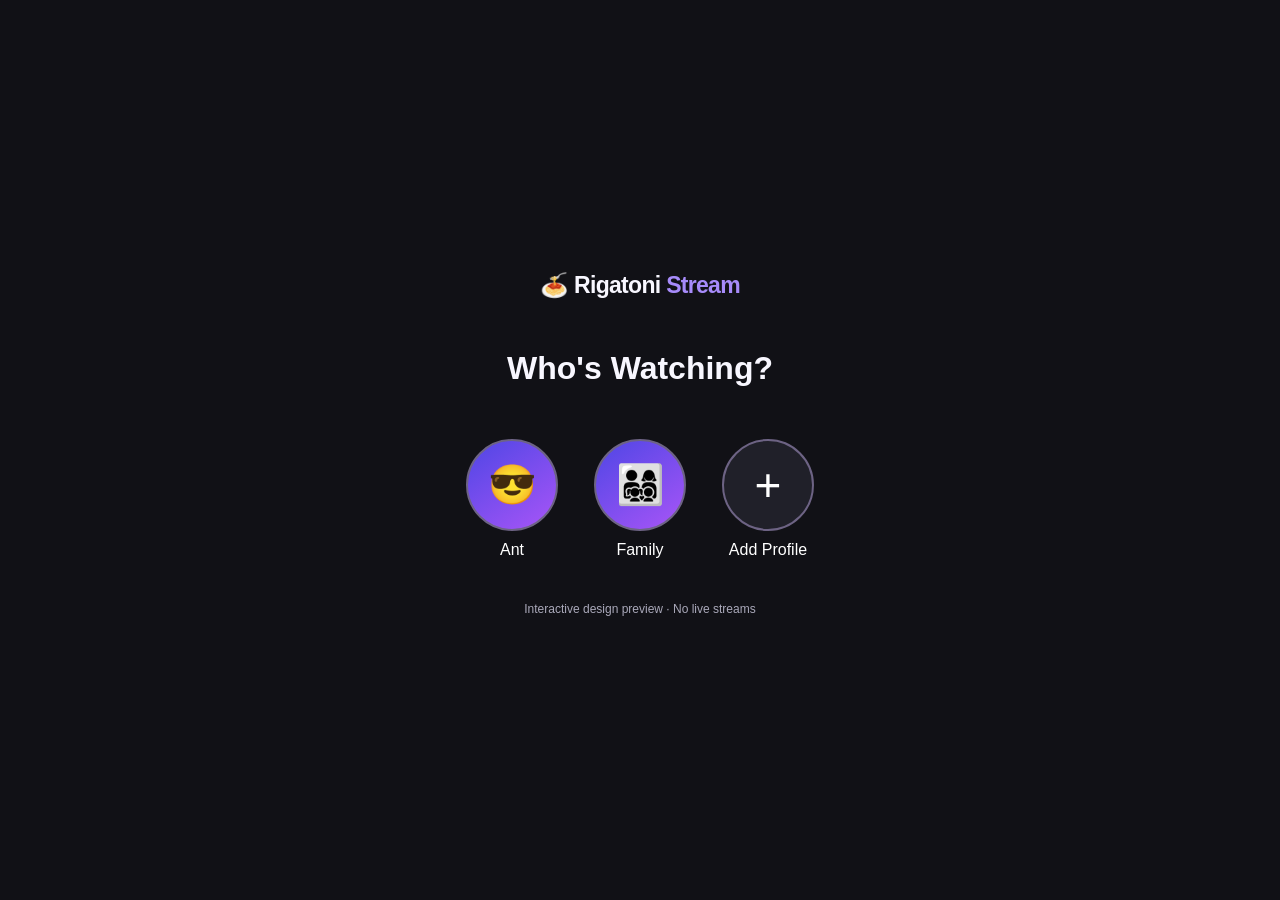
==== index.html @ c2f43eeb "Add Rigatoni Stream PWA prototype" ====
<!doctype html><html lang="en"><head><meta charset="utf-8"><meta name="viewport" content="width=device-width, initial-scale=1, viewport-fit=cover"><meta name="theme-color" content="#111116"><title>Rigatoni Stream</title><meta name="mobile-web-app-capable" content="yes"><meta name="apple-mobile-web-app-capable" content="yes"><meta name="apple-mobile-web-app-status-bar-style" content="black-translucent"><meta name="apple-mobile-web-app-title" content="Rigatoni"><link rel="manifest" href="manifest.webmanifest"><link rel="icon" href="icon.svg" type="image/svg+xml"><link rel="apple-touch-icon" href="icon-180.png"><style>
:root{font-family:-apple-system,BlinkMacSystemFont,'Segoe UI',sans-serif;color:#f8f7ff;background:#111116}*{box-sizing:border-box}body{margin:0}button,input{font:inherit}button{cursor:pointer}header{padding:22px 20px 12px;display:flex;justify-content:space-between;align-items:center}.brand{font-size:23px;font-weight:800;letter-spacing:-.7px}.brand span{color:#a78bfa}.muted{color:#aaa9ba}.small{font-size:12px}.profile-page{min-height:100dvh;display:flex;flex-direction:column;justify-content:center;align-items:center;gap:30px;padding:20px}.profiles{display:flex;gap:24px;flex-wrap:wrap;justify-content:center}.profile{background:none;border:0;color:white;display:flex;flex-direction:column;align-items:center;gap:10px}.avatar{height:92px;width:92px;border-radius:50%;display:grid;place-items:center;font-size:39px;background:linear-gradient(145deg,#4f46e5,#a855f7);border:2px solid #6d6384}.plus{background:#202029;font-size:46px}.shell{max-width:1050px;margin:auto;padding-bottom:90px}.tabs{position:fixed;bottom:0;left:0;right:0;background:#1c1b25ed;backdrop-filter:blur(16px);border-top:1px solid #34313f;display:flex;justify-content:space-around;padding:10px 4px max(12px,env(safe-area-inset-bottom));z-index:10}.tabs button{border:0;background:none;color:#aaa9ba;font-size:11px;display:flex;flex-direction:column;gap:4px;align-items:center}.tabs button.active{color:#c4b5fd}.tabs b{font-size:22px;font-weight:400}.hero{margin:10px 16px 25px;border-radius:20px;min-height:230px;padding:28px 22px;background:radial-gradient(circle at 85% 25%,#6e40a8,transparent 45%),linear-gradient(120deg,#27243c,#15151d);display:flex;flex-direction:column;justify-content:flex-end}.hero h1{font-size:32px;margin:0 0 8px}.cta{background:#a78bfa;color:#161020;border:0;padding:12px 18px;border-radius:12px;font-weight:750;width:max-content}.section{padding:0 16px;margin:26px 0}.section h2{font-size:21px}.cards{display:flex;gap:12px;overflow-x:auto;padding-bottom:8px}.tile{flex:0 0 145px;height:185px;border-radius:14px;border:1px solid #393548;background:linear-gradient(145deg,#323047,#1a1923);color:#f9f7ff;display:flex;flex-direction:column;justify-content:end;text-align:left;padding:14px;font-weight:750}.tile:nth-child(2n){background:linear-gradient(145deg,#293e50,#1a1923)}.tile:nth-child(3n){background:linear-gradient(145deg,#533044,#1a1923)}.tile .emoji{font-size:48px;margin:auto}.rowitem{display:flex;justify-content:space-between;align-items:center;padding:17px;background:#22212b;border:1px solid #34313f;border-radius:14px;margin:9px 16px;gap:10px}.rowitem button,.outline{background:#343044;border:1px solid #554b6c;border-radius:10px;color:white;padding:10px 13px}.search{margin:8px 16px 20px;width:calc(100% - 32px);padding:14px;border:1px solid #403b50;border-radius:12px;background:#24222d;color:white}.heading{margin:20px 16px}.tag{color:#c4b5fd;font-size:12px}.notice{margin:16px;padding:15px;background:#252132;border:1px solid #554b6c;border-radius:12px;font-size:13px;color:#c8c3d5}.pill{padding:9px 14px;border-radius:20px;border:1px solid #514963;background:#262330;color:white;margin:4px}.modal{position:fixed;inset:0;background:#0e0e14ee;z-index:20;display:grid;place-items:center;padding:20px}.panel{width:min(100%,440px);padding:25px;border-radius:20px;background:#22202c}.panel input{display:block;width:100%;margin:12px 0;padding:13px;background:#14131b;color:white;border:1px solid #4b465b;border-radius:10px}.hidden{display:none!important}</style></head><body><div id="app"></div><script>
const storeKey='rigatoni-demo-v1';let state=JSON.parse(localStorage.getItem(storeKey)||'null')||{profiles:['Ant','Family'],current:null,tab:'Home',favorites:[],recent:[]};let search='';let modal=null;const save=()=>localStorage.setItem(storeKey,JSON.stringify(state));const items=[{id:'1',name:'Cinema One',icon:'🎬',type:'Live TV',genre:'Entertainment'},{id:'2',name:'World News',icon:'🌎',type:'Live TV',genre:'News'},{id:'3',name:'Sports Central',icon:'🏟️',type:'Live TV',genre:'Sports'},{id:'4',name:'Midnight City',icon:'🌃',type:'Movies',genre:'Thriller'},{id:'5',name:'The Last Voyage',icon:'🚀',type:'Movies',genre:'Sci-Fi'},{id:'6',name:'Summer Roads',icon:'🌄',type:'Movies',genre:'Drama'},{id:'7',name:'The Detectives',icon:'🕵️',type:'Series',genre:'Mystery'},{id:'8',name:'Kitchen Stories',icon:'🍝',type:'Series',genre:'Comedy'},{id:'9',name:'Wild Planet',icon:'🐆',type:'Series',genre:'Documentary'}];const esc=s=>String(s).replace(/[&<>"']/g,c=>({'&':'&amp;','<':'&lt;','>':'&gt;','"':'&quot;',"'":'&#39;'}[c]));function go(t){state.tab=t;search='';save();render()}function choose(i){state.current=i;save();render()}function favorite(id){let f=state.favorites[state.current]||[];state.favorites[state.current]=f.includes(id)?f.filter(x=>x!==id):[...f,id];save();render()}function openItem(id){let it=items.find(x=>x.id===id);if(!it)return;state.recent[state.current]=[id,...(state.recent[state.current]||[]).filter(x=>x!==id)].slice(0,12);save();modal=id;render()}function closeModal(){modal=null;render()}function addProfile(){let n=prompt('Profile name (up to 20 characters)');if(n&&n.trim()){state.profiles.push(n.trim().slice(0,20));save();render()}}function cards(list){return '<div class="cards">'+list.map(i=>`<button class="tile" onclick="openItem('${i.id}')"><span class="emoji">${i.icon}</span><span>${esc(i.name)}</span><span class="muted small">${esc(i.genre)}</span></button>`).join('')+'</div>'}function section(title,list){return `<section class="section"><h2>${title}</h2>${cards(list)}</section>`}function content(){let t=state.tab;if(t==='Home')return `<div class="hero"><span class="tag">WELCOME BACK, ${esc(state.profiles[state.current]).toUpperCase()}</span><h1>Your world of entertainment.</h1><p class="muted">Live channels, movies and shows — all in one place.</p><button class="cta" onclick="go('Live TV')">Explore Live TV →</button></div>`+((state.recent[state.current]||[]).length?section('Continue Exploring',(state.recent[state.current]||[]).map(id=>items.find(x=>x.id===id)).filter(Boolean)):'')+section('Featured Movies',items.filter(x=>x.type==='Movies'))+section('Popular Series',items.filter(x=>x.type==='Series'))+section('Live Channels',items.filter(x=>x.type==='Live TV'));if(t==='Settings')return `<h1 class="heading">Settings</h1><div class="rowitem"><span>Current profile<br><small class="muted">${esc(state.profiles[state.current])}</small></span><button onclick="state.current=null;save();render()">Switch</button></div><div class="rowitem"><span>Playlist connections<br><small class="muted">Xtream Codes & M3U (coming in native app)</small></span><button onclick="alert('This is a design preview. IPTV credentials are not collected here.')">Info</button></div><div class="rowitem"><span>Appearance<br><small class="muted">Dark theme</small></span>🌙</div><div class="notice">Prototype only. No provider accounts, live streams, or copyrighted content are included.</div>`;let list=t==='Favorites'?items.filter(x=>(state.favorites[state.current]||[]).includes(x.id)):items.filter(x=>x.type===t);list=list.filter(x=>x.name.toLowerCase().includes(search.toLowerCase()));return `<h1 class="heading">${esc(t)}</h1><input class="search" placeholder="Search ${esc(t.toLowerCase())}..." value="${esc(search)}" oninput="search=this.value;document.getElementById('results').innerHTML=results()"><div id="results">${results(list)}</div>`}function results(list){let t=state.tab;list=list||((t==='Favorites'?items.filter(x=>(state.favorites[state.current]||[]).includes(x.id)):items.filter(x=>x.type===t)).filter(x=>x.name.toLowerCase().includes(search.toLowerCase())));return list.length?list.map(i=>`<div class="rowitem"><div><strong>${i.icon} ${esc(i.name)}</strong><br><small class="muted">${esc(i.genre)} · Demo</small></div><div style="display:flex;gap:6px"><button onclick="favorite('${i.id}')">${(state.favorites[state.current]||[]).includes(i.id)?'♥':'♡'}</button><button onclick="openItem('${i.id}')">View</button></div></div>`).join(''):'<p class="notice">Nothing here yet.</p>'}function render(){const app=document.getElementById('app');if(state.current===null){app.innerHTML=`<div class="profile-page"><div class="brand">🍝 Rigatoni <span>Stream</span></div><h1>Who's Watching?</h1><div class="profiles">${state.profiles.map((n,i)=>`<button class="profile" onclick="choose(${i})"><span class="avatar">${['😎','👨‍👩‍👧‍👦','🧑','👧','👦'][i%5]}</span>${esc(n)}</button>`).join('')}<button class="profile" onclick="addProfile()"><span class="avatar plus">+</span>Add Profile</button></div><p class="muted small">Interactive design preview · No live streams</p></div>`;return}const tabs=[['Home','⌂'],['Live TV','▣'],['Movies','▤'],['Series','▥'],['Favorites','♡'],['Settings','⚙']];app.innerHTML=`<div class="shell"><header><div class="brand">🍝 Rigatoni <span>Stream</span></div><button class="outline" onclick="state.current=null;save();render()">${esc(state.profiles[state.current])} ◉</button></header>${content()}</div><nav class="tabs">${tabs.map(([t,icon])=>`<button class="${state.tab===t?'active':''}" onclick="go('${t}')"><b>${icon}</b>${t}</button>`).join('')}</nav>${modal?`<div class="modal"><div class="panel"><button class="outline" onclick="closeModal()">← Back</button><h1>${esc(items.find(x=>x.id===modal).icon)} ${esc(items.find(x=>x.id===modal).name)}</h1><p class="muted">Demo title · Player integration coming soon.</p><button class="cta" onclick="favorite('${modal}');closeModal()">${(state.favorites[state.current]||[]).includes(modal)?'Remove Favorite':'♡ Add Favorite'}</button></div></div>`:''}`}render();
</script><script>if('serviceWorker' in navigator){window.addEventListener('load',()=>navigator.serviceWorker.register('sw.js').catch(()=>{}))}</script></body></html>
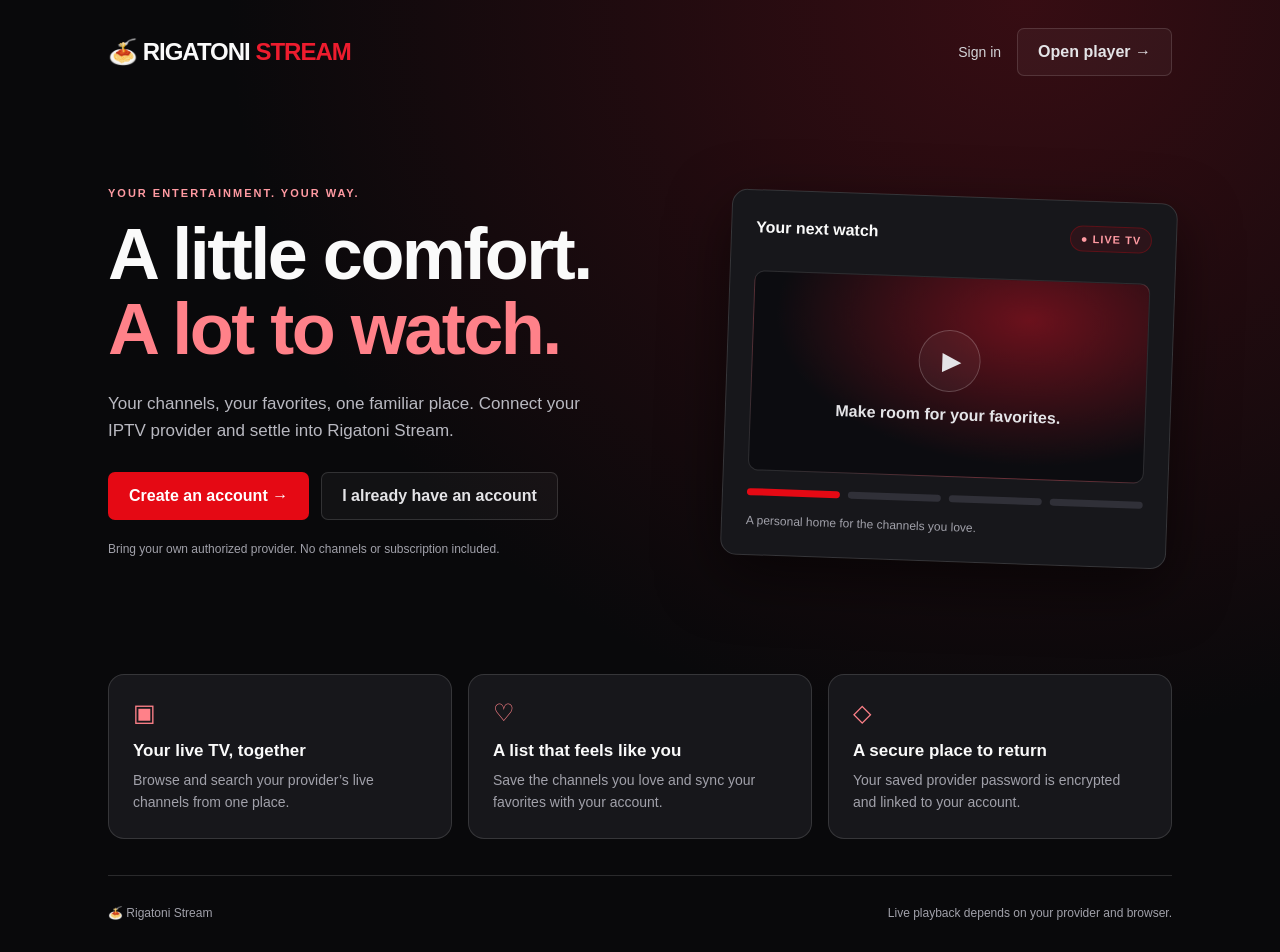
==== commit 04feb45e: "Unify the app theme and add account signup and email confirmation" ====
--- a/index.html
+++ b/index.html
@@ -1,4 +1,7 @@
-<!doctype html><html lang="en"><head><meta charset="utf-8"><meta name="viewport" content="width=device-width, initial-scale=1, viewport-fit=cover"><meta name="theme-color" content="#111116"><title>Rigatoni Stream</title><meta name="mobile-web-app-capable" content="yes"><meta name="apple-mobile-web-app-capable" content="yes"><meta name="apple-mobile-web-app-status-bar-style" content="black-translucent"><meta name="apple-mobile-web-app-title" content="Rigatoni"><link rel="manifest" href="manifest.webmanifest"><link rel="icon" href="icon.svg" type="image/svg+xml"><link rel="apple-touch-icon" href="icon-180.png"><style>
-:root{font-family:-apple-system,BlinkMacSystemFont,'Segoe UI',sans-serif;color:#f8f7ff;background:#111116}*{box-sizing:border-box}body{margin:0}button,input{font:inherit}button{cursor:pointer}header{padding:22px 20px 12px;display:flex;justify-content:space-between;align-items:center}.brand{font-size:23px;font-weight:800;letter-spacing:-.7px}.brand span{color:#a78bfa}.muted{color:#aaa9ba}.small{font-size:12px}.profile-page{min-height:100dvh;display:flex;flex-direction:column;justify-content:center;align-items:center;gap:30px;padding:20px}.profiles{display:flex;gap:24px;flex-wrap:wrap;justify-content:center}.profile{background:none;border:0;color:white;display:flex;flex-direction:column;align-items:center;gap:10px}.avatar{height:92px;width:92px;border-radius:50%;display:grid;place-items:center;font-size:39px;background:linear-gradient(145deg,#4f46e5,#a855f7);border:2px solid #6d6384}.plus{background:#202029;font-size:46px}.shell{max-width:1050px;margin:auto;padding-bottom:90px}.tabs{position:fixed;bottom:0;left:0;right:0;background:#1c1b25ed;backdrop-filter:blur(16px);border-top:1px solid #34313f;display:flex;justify-content:space-around;padding:10px 4px max(12px,env(safe-area-inset-bottom));z-index:10}.tabs button{border:0;background:none;color:#aaa9ba;font-size:11px;display:flex;flex-direction:column;gap:4px;align-items:center}.tabs button.active{color:#c4b5fd}.tabs b{font-size:22px;font-weight:400}.hero{margin:10px 16px 25px;border-radius:20px;min-height:230px;padding:28px 22px;background:radial-gradient(circle at 85% 25%,#6e40a8,transparent 45%),linear-gradient(120deg,#27243c,#15151d);display:flex;flex-direction:column;justify-content:flex-end}.hero h1{font-size:32px;margin:0 0 8px}.cta{background:#a78bfa;color:#161020;border:0;padding:12px 18px;border-radius:12px;font-weight:750;width:max-content}.section{padding:0 16px;margin:26px 0}.section h2{font-size:21px}.cards{display:flex;gap:12px;overflow-x:auto;padding-bottom:8px}.tile{flex:0 0 145px;height:185px;border-radius:14px;border:1px solid #393548;background:linear-gradient(145deg,#323047,#1a1923);color:#f9f7ff;display:flex;flex-direction:column;justify-content:end;text-align:left;padding:14px;font-weight:750}.tile:nth-child(2n){background:linear-gradient(145deg,#293e50,#1a1923)}.tile:nth-child(3n){background:linear-gradient(145deg,#533044,#1a1923)}.tile .emoji{font-size:48px;margin:auto}.rowitem{display:flex;justify-content:space-between;align-items:center;padding:17px;background:#22212b;border:1px solid #34313f;border-radius:14px;margin:9px 16px;gap:10px}.rowitem button,.outline{background:#343044;border:1px solid #554b6c;border-radius:10px;color:white;padding:10px 13px}.search{margin:8px 16px 20px;width:calc(100% - 32px);padding:14px;border:1px solid #403b50;border-radius:12px;background:#24222d;color:white}.heading{margin:20px 16px}.tag{color:#c4b5fd;font-size:12px}.notice{margin:16px;padding:15px;background:#252132;border:1px solid #554b6c;border-radius:12px;font-size:13px;color:#c8c3d5}.pill{padding:9px 14px;border-radius:20px;border:1px solid #514963;background:#262330;color:white;margin:4px}.modal{position:fixed;inset:0;background:#0e0e14ee;z-index:20;display:grid;place-items:center;padding:20px}.panel{width:min(100%,440px);padding:25px;border-radius:20px;background:#22202c}.panel input{display:block;width:100%;margin:12px 0;padding:13px;background:#14131b;color:white;border:1px solid #4b465b;border-radius:10px}.hidden{display:none!important}</style></head><body><div id="app"></div><script>
-const storeKey='rigatoni-demo-v1';let state=JSON.parse(localStorage.getItem(storeKey)||'null')||{profiles:['Ant','Family'],current:null,tab:'Home',favorites:[],recent:[]};let search='';let modal=null;const save=()=>localStorage.setItem(storeKey,JSON.stringify(state));const items=[{id:'1',name:'Cinema One',icon:'🎬',type:'Live TV',genre:'Entertainment'},{id:'2',name:'World News',icon:'🌎',type:'Live TV',genre:'News'},{id:'3',name:'Sports Central',icon:'🏟️',type:'Live TV',genre:'Sports'},{id:'4',name:'Midnight City',icon:'🌃',type:'Movies',genre:'Thriller'},{id:'5',name:'The Last Voyage',icon:'🚀',type:'Movies',genre:'Sci-Fi'},{id:'6',name:'Summer Roads',icon:'🌄',type:'Movies',genre:'Drama'},{id:'7',name:'The Detectives',icon:'🕵️',type:'Series',genre:'Mystery'},{id:'8',name:'Kitchen Stories',icon:'🍝',type:'Series',genre:'Comedy'},{id:'9',name:'Wild Planet',icon:'🐆',type:'Series',genre:'Documentary'}];const esc=s=>String(s).replace(/[&<>"']/g,c=>({'&':'&amp;','<':'&lt;','>':'&gt;','"':'&quot;',"'":'&#39;'}[c]));function go(t){state.tab=t;search='';save();render()}function choose(i){state.current=i;save();render()}function favorite(id){let f=state.favorites[state.current]||[];state.favorites[state.current]=f.includes(id)?f.filter(x=>x!==id):[...f,id];save();render()}function openItem(id){let it=items.find(x=>x.id===id);if(!it)return;state.recent[state.current]=[id,...(state.recent[state.current]||[]).filter(x=>x!==id)].slice(0,12);save();modal=id;render()}function closeModal(){modal=null;render()}function addProfile(){let n=prompt('Profile name (up to 20 characters)');if(n&&n.trim()){state.profiles.push(n.trim().slice(0,20));save();render()}}function cards(list){return '<div class="cards">'+list.map(i=>`<button class="tile" onclick="openItem('${i.id}')"><span class="emoji">${i.icon}</span><span>${esc(i.name)}</span><span class="muted small">${esc(i.genre)}</span></button>`).join('')+'</div>'}function section(title,list){return `<section class="section"><h2>${title}</h2>${cards(list)}</section>`}function content(){let t=state.tab;if(t==='Home')return `<div class="hero"><span class="tag">WELCOME BACK, ${esc(state.profiles[state.current]).toUpperCase()}</span><h1>Your world of entertainment.</h1><p class="muted">Live channels, movies and shows — all in one place.</p><button class="cta" onclick="go('Live TV')">Explore Live TV →</button></div>`+((state.recent[state.current]||[]).length?section('Continue Exploring',(state.recent[state.current]||[]).map(id=>items.find(x=>x.id===id)).filter(Boolean)):'')+section('Featured Movies',items.filter(x=>x.type==='Movies'))+section('Popular Series',items.filter(x=>x.type==='Series'))+section('Live Channels',items.filter(x=>x.type==='Live TV'));if(t==='Settings')return `<h1 class="heading">Settings</h1><div class="rowitem"><span>Current profile<br><small class="muted">${esc(state.profiles[state.current])}</small></span><button onclick="state.current=null;save();render()">Switch</button></div><div class="rowitem"><span>Playlist connections<br><small class="muted">Xtream Codes & M3U (coming in native app)</small></span><button onclick="alert('This is a design preview. IPTV credentials are not collected here.')">Info</button></div><div class="rowitem"><span>Appearance<br><small class="muted">Dark theme</small></span>🌙</div><div class="notice">Prototype only. No provider accounts, live streams, or copyrighted content are included.</div>`;let list=t==='Favorites'?items.filter(x=>(state.favorites[state.current]||[]).includes(x.id)):items.filter(x=>x.type===t);list=list.filter(x=>x.name.toLowerCase().includes(search.toLowerCase()));return `<h1 class="heading">${esc(t)}</h1><input class="search" placeholder="Search ${esc(t.toLowerCase())}..." value="${esc(search)}" oninput="search=this.value;document.getElementById('results').innerHTML=results()"><div id="results">${results(list)}</div>`}function results(list){let t=state.tab;list=list||((t==='Favorites'?items.filter(x=>(state.favorites[state.current]||[]).includes(x.id)):items.filter(x=>x.type===t)).filter(x=>x.name.toLowerCase().includes(search.toLowerCase())));return list.length?list.map(i=>`<div class="rowitem"><div><strong>${i.icon} ${esc(i.name)}</strong><br><small class="muted">${esc(i.genre)} · Demo</small></div><div style="display:flex;gap:6px"><button onclick="favorite('${i.id}')">${(state.favorites[state.current]||[]).includes(i.id)?'♥':'♡'}</button><button onclick="openItem('${i.id}')">View</button></div></div>`).join(''):'<p class="notice">Nothing here yet.</p>'}function render(){const app=document.getElementById('app');if(state.current===null){app.innerHTML=`<div class="profile-page"><div class="brand">🍝 Rigatoni <span>Stream</span></div><h1>Who's Watching?</h1><div class="profiles">${state.profiles.map((n,i)=>`<button class="profile" onclick="choose(${i})"><span class="avatar">${['😎','👨‍👩‍👧‍👦','🧑','👧','👦'][i%5]}</span>${esc(n)}</button>`).join('')}<button class="profile" onclick="addProfile()"><span class="avatar plus">+</span>Add Profile</button></div><p class="muted small">Interactive design preview · No live streams</p></div>`;return}const tabs=[['Home','⌂'],['Live TV','▣'],['Movies','▤'],['Series','▥'],['Favorites','♡'],['Settings','⚙']];app.innerHTML=`<div class="shell"><header><div class="brand">🍝 Rigatoni <span>Stream</span></div><button class="outline" onclick="state.current=null;save();render()">${esc(state.profiles[state.current])} ◉</button></header>${content()}</div><nav class="tabs">${tabs.map(([t,icon])=>`<button class="${state.tab===t?'active':''}" onclick="go('${t}')"><b>${icon}</b>${t}</button>`).join('')}</nav>${modal?`<div class="modal"><div class="panel"><button class="outline" onclick="closeModal()">← Back</button><h1>${esc(items.find(x=>x.id===modal).icon)} ${esc(items.find(x=>x.id===modal).name)}</h1><p class="muted">Demo title · Player integration coming soon.</p><button class="cta" onclick="favorite('${modal}');closeModal()">${(state.favorites[state.current]||[]).includes(modal)?'Remove Favorite':'♡ Add Favorite'}</button></div></div>`:''}`}render();
-</script><script>if('serviceWorker' in navigator){window.addEventListener('load',()=>navigator.serviceWorker.register('sw.js').catch(()=>{}))}</script></body></html>
+<!doctype html>
+<html lang="en"><head><meta charset="utf-8"><meta name="viewport" content="width=device-width,initial-scale=1,viewport-fit=cover"><meta name="theme-color" content="#09090b"><meta name="description" content="Your personal home for live TV. Connect your authorized IPTV provider and keep your favorites together."><title>Rigatoni Stream</title><meta name="mobile-web-app-capable" content="yes"><meta name="apple-mobile-web-app-capable" content="yes"><meta name="apple-mobile-web-app-status-bar-style" content="black-translucent"><meta name="apple-mobile-web-app-title" content="Rigatoni"><link rel="manifest" href="manifest.webmanifest"><link rel="icon" href="icon.svg" type="image/svg+xml"><link rel="apple-touch-icon" href="icon-180.png"><link rel="stylesheet" href="theme.css"></head>
+<body><div class="landing"><header class="landing-header"><a class="brand" href="./">🍝 RIGATONI <b>STREAM</b></a><nav class="landing-nav" aria-label="Account"><a href="./auth.html">Sign in</a><a class="button secondary" href="./xtream.html">Open player →</a></nav></header>
+<main><section class="landing-hero"><div><div class="eyebrow">YOUR ENTERTAINMENT. YOUR WAY.</div><h1>A little comfort.<br><span>A lot to watch.</span></h1><p class="landing-lead">Your channels, your favorites, one familiar place. Connect your IPTV provider and settle into Rigatoni Stream.</p><div class="landing-actions"><a class="button" href="./auth.html?mode=signup">Create an account →</a><a class="button secondary" href="./auth.html">I already have an account</a></div><p class="landing-small">Bring your own authorized provider. No channels or subscription included.</p></div>
+<div class="card preview-card" aria-label="Player illustration"><div class="preview-top"><strong>Your next watch</strong><span class="live-pill">● LIVE TV</span></div><div class="preview-screen"><span class="play-symbol" aria-hidden="true">▶</span><span>Make room for your favorites.</span></div><div class="preview-bars" aria-hidden="true"><span></span><span></span><span></span><span></span></div><p class="preview-caption">A personal home for the channels you love.</p></div></section>
+<section class="features" aria-label="What you can do"><article class="card feature"><span class="feature-icon" aria-hidden="true">▣</span><h2>Your live TV, together</h2><p>Browse and search your provider’s live channels from one place.</p></article><article class="card feature"><span class="feature-icon" aria-hidden="true">♡</span><h2>A list that feels like you</h2><p>Save the channels you love and sync your favorites with your account.</p></article><article class="card feature"><span class="feature-icon" aria-hidden="true">◇</span><h2>A secure place to return</h2><p>Your saved provider password is encrypted and linked to your account.</p></article></section></main>
+<footer class="landing-footer"><span>🍝 Rigatoni Stream</span><span>Live playback depends on your provider and browser.</span></footer></div><script>if('serviceWorker' in navigator)navigator.serviceWorker.register('./sw.js').catch(()=>{});</script></body></html>
--- a/theme.css
+++ b/theme.css
@@ -0,0 +1,6 @@
+:root{color-scheme:dark;--bg:#09090b;--fg:#fafafa;--muted:#a1a1aa;--red:#e50914;--panel:#17171b;--border:#ffffff22;--radius:16px;font-family:-apple-system,BlinkMacSystemFont,"Segoe UI",sans-serif}*{box-sizing:border-box}body{margin:0;background:radial-gradient(ellipse at 80% 0%,#6b111c77,transparent 55%),var(--bg);color:var(--fg);min-height:100dvh;font-size:16px}button,input{font:inherit}button{cursor:pointer}button:disabled{opacity:.6;cursor:wait}a{color:#ff8189}button:focus-visible,a:focus-visible,input:focus-visible{outline:2px solid #ff8189;outline-offset:4px}input{color:var(--fg);background:#0c0c10;border:1px solid #52525b;border-radius:7px;padding:14px;width:100%;min-width:0}input:focus{border-color:#ff8189}label{display:block;font-size:13px;color:#d4d4d8;margin:18px 0 7px}p{line-height:1.6}.muted{color:var(--muted)}.brand{font-weight:900;font-size:28px;letter-spacing:-1px;color:var(--fg);text-decoration:none;white-space:nowrap}.brand b{color:#ed1c2e}.eyebrow,.badge{color:#ff9aa2;font-size:11px;letter-spacing:2px;font-weight:800}.button{display:inline-flex;align-items:center;justify-content:center;gap:8px;border:1px solid transparent;border-radius:7px;background:var(--red);color:#fff;padding:14px 20px;font-weight:800;text-decoration:none;min-height:48px}.button.secondary{background:#ffffff0a;border-color:var(--border);color:#e4e4e7}.button:hover{filter:brightness(1.12)}.card{background:var(--panel);border:1px solid var(--border);border-radius:var(--radius);padding:28px;box-shadow:0 20px 60px #0008}.hidden{display:none!important}
+.account-page{display:grid;place-items:center;padding:32px 24px}.account-main{width:100%;max-width:430px}.account-main>.brand{display:block;text-align:center;margin:0 0 28px}.account-main h1{font-size:25px;letter-spacing:-.7px;margin:10px 0 9px}.account-main p{font-size:14px;color:var(--muted)}.account-main .button{width:100%;margin-top:20px}.account-main .links{display:flex;justify-content:space-between;gap:14px;margin-top:18px;flex-wrap:wrap}.text-button{width:auto;border:0;background:none;padding:0;color:#e4e4e7;font-size:13px;cursor:pointer;min-height:32px}.text-button:hover{color:#ff8189}.account-main .status{color:#e4e4e7;white-space:pre-wrap;overflow-wrap:anywhere;margin:16px 0 0}.account-main .status:empty{display:none}.account-main .status.error{color:#ff9aa2}.account-main .note{text-align:center;margin-top:22px;font-size:12px;color:#a1a1aa}.password-field{position:relative}.password-field input{padding-right:68px}.password-toggle{position:absolute;right:12px;top:50%;transform:translateY(-50%);border:0;background:none;color:#d4d4d8;font-size:12px;padding:8px 0;cursor:pointer}.password-hint{font-size:12px!important;margin:8px 0 0}.account-main .secondary{margin-top:10px}.back-link{display:block;text-align:center;font-size:13px;margin-top:20px}
+.landing{max-width:1120px;margin:auto;padding:0 28px 32px}.landing-header{display:flex;justify-content:space-between;align-items:center;gap:20px;padding:28px 0}.landing-header .brand{font-size:24px}.landing-nav{display:flex;gap:16px;align-items:center}.landing-nav>a:not(.button){color:#d4d4d8;text-decoration:none;font-size:14px}.landing-hero{display:grid;grid-template-columns:1.25fr 1fr;gap:60px;align-items:center;min-height:570px;padding:50px 0 70px}.landing h1{font-size:clamp(42px,6vw,72px);letter-spacing:-2.5px;line-height:1.05;margin:18px 0 22px}.landing h1 span{color:#ff8189}.landing-lead{color:#b9b9c1;max-width:490px;font-size:17px}.landing-actions{display:flex;gap:12px;flex-wrap:wrap;margin-top:28px}.landing-small{font-size:12px;color:var(--muted);margin-top:20px}.preview-card{transform:rotate(2deg);padding:24px}.preview-top{display:flex;align-items:center;justify-content:space-between;margin-bottom:30px}.live-pill{color:#ff9aa2;background:#e509141a;border:1px solid #e5091444;border-radius:99px;padding:6px 10px;font-size:11px;font-weight:800;letter-spacing:1px}.preview-screen{height:200px;border:1px solid var(--border);border-radius:10px;background:radial-gradient(ellipse at 70% 20%,#6b111c,transparent 65%),#0c0c10;display:flex;align-items:center;justify-content:center;flex-direction:column;gap:14px;color:#e4e4e7;font-weight:600}.play-symbol{height:62px;width:62px;border:1px solid #ffffff33;border-radius:50%;display:grid;place-items:center;background:#ffffff0b;font-size:23px;padding-left:3px}.preview-bars{display:flex;gap:8px;margin-top:18px}.preview-bars span{height:7px;border-radius:8px;background:#303038;flex:1}.preview-bars span:first-child{background:var(--red)}.preview-caption{font-size:12px;color:var(--muted);margin:16px 0 0}.features{display:grid;grid-template-columns:repeat(3,1fr);gap:16px}.feature{padding:24px;box-shadow:none}.feature h2{font-size:17px;margin:14px 0 8px}.feature p{font-size:14px;margin:0;color:var(--muted)}.feature-icon{color:#ff8189;font-size:24px}.landing-footer{display:flex;justify-content:space-between;gap:16px;color:var(--muted);font-size:12px;padding:30px 0 0;margin-top:36px;border-top:1px solid var(--border)}
+.player-page header{background:#09090bef;border-bottom:1px solid var(--border)}.player-page .brand{font-size:23px}.player-page .account,.player-page .btn{border-radius:7px;min-height:44px}.player-page .account{background:var(--panel);border-color:var(--border)}.player-page #login{width:calc(100% - 36px);max-width:530px;margin:48px auto;background:var(--panel);border:1px solid var(--border);border-radius:var(--radius);padding:28px;box-shadow:0 20px 60px #0008}.player-page #login h2{font-size:25px;letter-spacing:-.7px;margin:10px 0 9px}.player-page #login input{border-radius:7px;background:#0c0c10;border-color:#52525b;padding:14px}.player-page #login label{color:#d4d4d8}.player-page .hero{background:radial-gradient(ellipse at 80% 0%,#6b111c77,transparent 55%),#09090b}.player-page .tile{border-color:var(--border);border-radius:12px;background:linear-gradient(145deg,#25252b,var(--panel))}.player-page .searchbar{background:var(--panel);border-color:var(--border);border-radius:7px}.player-page .btn.ghost{background:#ffffff0a;border:1px solid var(--border)}.player-page .footnote{color:var(--muted)}.player-page #vault{border-top:1px solid var(--border);margin-top:20px;padding-top:18px}.player-page .account-links{display:flex;gap:8px;flex-wrap:wrap}.player-page .account-links a{text-decoration:none}.player-page #acctStatus{color:var(--muted);margin:0 0 10px}
+@media(max-width:700px){.landing{padding:0 20px 24px}.landing-header{padding:20px 0;flex-wrap:wrap}.landing-header .brand{font-size:19px}.landing-nav{gap:12px;white-space:nowrap}.landing-nav .button{padding:10px 12px;font-size:12px;min-height:40px}.landing-hero{grid-template-columns:1fr;gap:36px;min-height:0;padding:38px 0 40px}.landing h1{letter-spacing:-1.5px}.preview-card{transform:none}.preview-screen{height:160px}.features{grid-template-columns:1fr}.landing-footer{flex-direction:column}.account-page{padding:24px 18px}.card{padding:24px}.player-page .brand{font-size:20px}}
+@media(prefers-reduced-motion:reduce){html{scroll-behavior:auto!important}*,*:before,*:after{transition:none!important}}
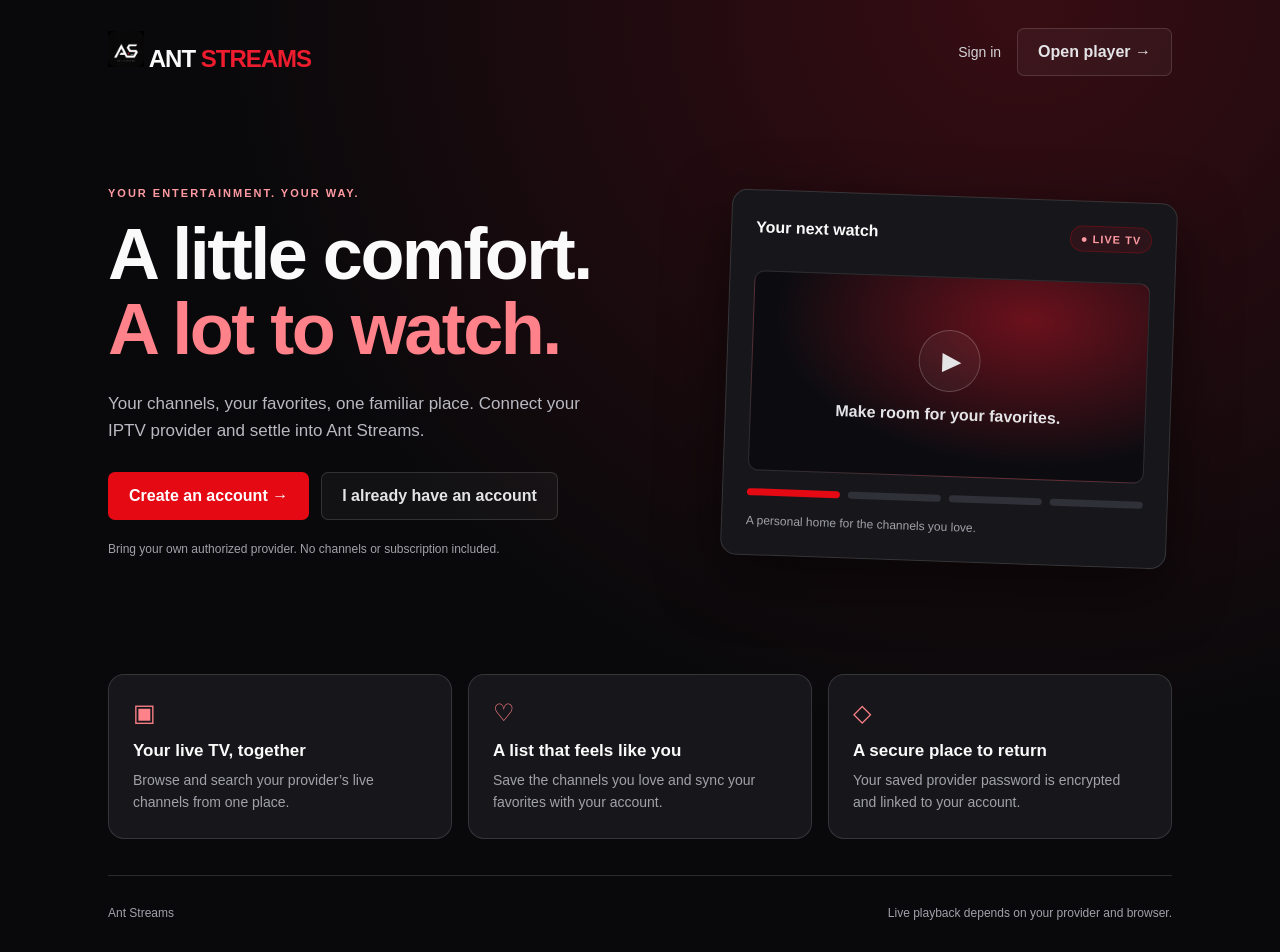
==== commit 9c33d45d: "Rebrand as Ant Streams and integrate Apple TV series, history and channel controls" ====
--- a/index.html
+++ b/index.html
@@ -1,7 +1,7 @@
 <!doctype html>
-<html lang="en"><head><meta charset="utf-8"><meta name="viewport" content="width=device-width,initial-scale=1,viewport-fit=cover"><meta name="theme-color" content="#09090b"><meta name="description" content="Your personal home for live TV. Connect your authorized IPTV provider and keep your favorites together."><title>Rigatoni Stream</title><meta name="mobile-web-app-capable" content="yes"><meta name="apple-mobile-web-app-capable" content="yes"><meta name="apple-mobile-web-app-status-bar-style" content="black-translucent"><meta name="apple-mobile-web-app-title" content="Rigatoni"><link rel="manifest" href="manifest.webmanifest"><link rel="icon" href="icon.svg" type="image/svg+xml"><link rel="apple-touch-icon" href="icon-180.png"><link rel="stylesheet" href="theme.css"></head>
-<body><div class="landing"><header class="landing-header"><a class="brand" href="./">🍝 RIGATONI <b>STREAM</b></a><nav class="landing-nav" aria-label="Account"><a href="./auth.html">Sign in</a><a class="button secondary" href="./xtream.html">Open player →</a></nav></header>
-<main><section class="landing-hero"><div><div class="eyebrow">YOUR ENTERTAINMENT. YOUR WAY.</div><h1>A little comfort.<br><span>A lot to watch.</span></h1><p class="landing-lead">Your channels, your favorites, one familiar place. Connect your IPTV provider and settle into Rigatoni Stream.</p><div class="landing-actions"><a class="button" href="./auth.html?mode=signup">Create an account →</a><a class="button secondary" href="./auth.html">I already have an account</a></div><p class="landing-small">Bring your own authorized provider. No channels or subscription included.</p></div>
+<html lang="en"><head><meta charset="utf-8"><meta name="viewport" content="width=device-width,initial-scale=1,viewport-fit=cover"><meta name="theme-color" content="#09090b"><meta name="description" content="Your personal home for live TV. Connect your authorized IPTV provider and keep your favorites together."><title>Ant Streams</title><meta name="mobile-web-app-capable" content="yes"><meta name="apple-mobile-web-app-capable" content="yes"><meta name="apple-mobile-web-app-status-bar-style" content="black-translucent"><meta name="apple-mobile-web-app-title" content="Ant Streams"><link rel="manifest" href="manifest.webmanifest"><link rel="icon" href="icon.svg" type="image/svg+xml"><link rel="apple-touch-icon" href="icon-180.png"><link rel="stylesheet" href="theme.css"></head>
+<body><div class="landing"><header class="landing-header"><a class="brand" href="./"><img src="icon-180.png" alt="" width="36" height="36"> ANT <b>STREAMS</b></a><nav class="landing-nav" aria-label="Account"><a href="./auth.html">Sign in</a><a class="button secondary" href="./xtream.html">Open player →</a></nav></header>
+<main><section class="landing-hero"><div><div class="eyebrow">YOUR ENTERTAINMENT. YOUR WAY.</div><h1>A little comfort.<br><span>A lot to watch.</span></h1><p class="landing-lead">Your channels, your favorites, one familiar place. Connect your IPTV provider and settle into Ant Streams.</p><div class="landing-actions"><a class="button" href="./auth.html?mode=signup">Create an account →</a><a class="button secondary" href="./auth.html">I already have an account</a></div><p class="landing-small">Bring your own authorized provider. No channels or subscription included.</p></div>
 <div class="card preview-card" aria-label="Player illustration"><div class="preview-top"><strong>Your next watch</strong><span class="live-pill">● LIVE TV</span></div><div class="preview-screen"><span class="play-symbol" aria-hidden="true">▶</span><span>Make room for your favorites.</span></div><div class="preview-bars" aria-hidden="true"><span></span><span></span><span></span><span></span></div><p class="preview-caption">A personal home for the channels you love.</p></div></section>
 <section class="features" aria-label="What you can do"><article class="card feature"><span class="feature-icon" aria-hidden="true">▣</span><h2>Your live TV, together</h2><p>Browse and search your provider’s live channels from one place.</p></article><article class="card feature"><span class="feature-icon" aria-hidden="true">♡</span><h2>A list that feels like you</h2><p>Save the channels you love and sync your favorites with your account.</p></article><article class="card feature"><span class="feature-icon" aria-hidden="true">◇</span><h2>A secure place to return</h2><p>Your saved provider password is encrypted and linked to your account.</p></article></section></main>
-<footer class="landing-footer"><span>🍝 Rigatoni Stream</span><span>Live playback depends on your provider and browser.</span></footer></div><script>if('serviceWorker' in navigator)navigator.serviceWorker.register('./sw.js').catch(()=>{});</script></body></html>
+<footer class="landing-footer"><span>Ant Streams</span><span>Live playback depends on your provider and browser.</span></footer></div><script>if('serviceWorker' in navigator)navigator.serviceWorker.register('./sw.js').catch(()=>{});</script></body></html>
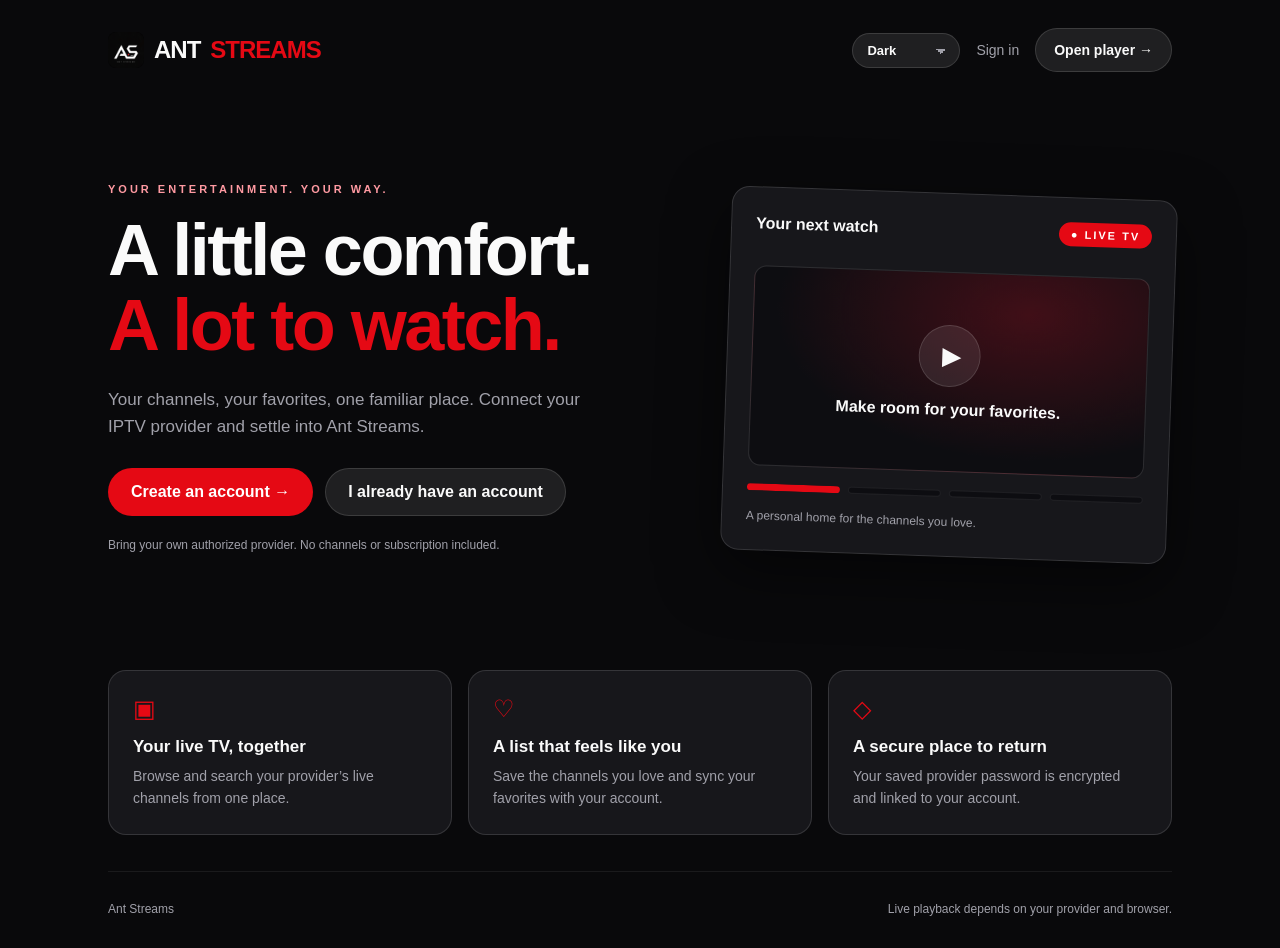
==== commit dc53947f: "web: rebuild PWA visual design around the native 4-theme system" ====
--- a/index.html
+++ b/index.html
@@ -1,7 +1,8 @@
 <!doctype html>
-<html lang="en"><head><meta charset="utf-8"><meta name="viewport" content="width=device-width,initial-scale=1,viewport-fit=cover"><meta name="theme-color" content="#09090b"><meta name="description" content="Your personal home for live TV. Connect your authorized IPTV provider and keep your favorites together."><title>Ant Streams</title><meta name="mobile-web-app-capable" content="yes"><meta name="apple-mobile-web-app-capable" content="yes"><meta name="apple-mobile-web-app-status-bar-style" content="black-translucent"><meta name="apple-mobile-web-app-title" content="Ant Streams"><link rel="manifest" href="manifest.webmanifest"><link rel="icon" href="icon.svg" type="image/svg+xml"><link rel="apple-touch-icon" href="icon-180.png"><link rel="stylesheet" href="theme.css"></head>
-<body><div class="landing"><header class="landing-header"><a class="brand" href="./"><img src="icon-180.png" alt="" width="36" height="36"> ANT <b>STREAMS</b></a><nav class="landing-nav" aria-label="Account"><a href="./auth.html">Sign in</a><a class="button secondary" href="./xtream.html">Open player →</a></nav></header>
+<html lang="en"><head><meta charset="utf-8"><meta name="viewport" content="width=device-width,initial-scale=1,viewport-fit=cover"><meta name="theme-color" content="#09090b"><meta name="description" content="Your personal home for live TV. Connect your authorized IPTV provider and keep your favorites together."><title>Ant Streams</title><meta name="mobile-web-app-capable" content="yes"><meta name="apple-mobile-web-app-capable" content="yes"><meta name="apple-mobile-web-app-status-bar-style" content="black-translucent"><meta name="apple-mobile-web-app-title" content="Ant Streams"><link rel="manifest" href="manifest.webmanifest"><link rel="icon" href="icon.svg" type="image/svg+xml"><link rel="apple-touch-icon" href="icon-180.png"><script>try{var _t=localStorage.getItem('ant-appearance');document.documentElement.setAttribute('data-theme',['dark','light','ghost','nebula'].indexOf(_t)>-1?_t:'dark')}catch(e){document.documentElement.setAttribute('data-theme','dark')}</script>
+<link rel="stylesheet" href="theme.css"></head>
+<body><div class="landing"><header class="landing-header"><a class="brand" href="./"><img src="icon-180.png" alt="" width="36" height="36"> ANT <b>STREAMS</b></a><nav class="landing-nav" aria-label="Account"><select id="themeSelect" class="theme-switch" aria-label="Theme"><option value="dark">Dark</option><option value="light">iOS Light</option><option value="ghost">Ghost</option><option value="nebula">Nebula</option></select><a href="./auth.html">Sign in</a><a class="button secondary" href="./xtream.html">Open player →</a></nav></header>
 <main><section class="landing-hero"><div><div class="eyebrow">YOUR ENTERTAINMENT. YOUR WAY.</div><h1>A little comfort.<br><span>A lot to watch.</span></h1><p class="landing-lead">Your channels, your favorites, one familiar place. Connect your IPTV provider and settle into Ant Streams.</p><div class="landing-actions"><a class="button" href="./auth.html?mode=signup">Create an account →</a><a class="button secondary" href="./auth.html">I already have an account</a></div><p class="landing-small">Bring your own authorized provider. No channels or subscription included.</p></div>
 <div class="card preview-card" aria-label="Player illustration"><div class="preview-top"><strong>Your next watch</strong><span class="live-pill">● LIVE TV</span></div><div class="preview-screen"><span class="play-symbol" aria-hidden="true">▶</span><span>Make room for your favorites.</span></div><div class="preview-bars" aria-hidden="true"><span></span><span></span><span></span><span></span></div><p class="preview-caption">A personal home for the channels you love.</p></div></section>
 <section class="features" aria-label="What you can do"><article class="card feature"><span class="feature-icon" aria-hidden="true">▣</span><h2>Your live TV, together</h2><p>Browse and search your provider’s live channels from one place.</p></article><article class="card feature"><span class="feature-icon" aria-hidden="true">♡</span><h2>A list that feels like you</h2><p>Save the channels you love and sync your favorites with your account.</p></article><article class="card feature"><span class="feature-icon" aria-hidden="true">◇</span><h2>A secure place to return</h2><p>Your saved provider password is encrypted and linked to your account.</p></article></section></main>
-<footer class="landing-footer"><span>Ant Streams</span><span>Live playback depends on your provider and browser.</span></footer></div><script>if('serviceWorker' in navigator)navigator.serviceWorker.register('./sw.js').catch(()=>{});</script></body></html>
+<footer class="landing-footer"><span>Ant Streams</span><span>Live playback depends on your provider and browser.</span></footer></div><script>(function(){try{var key='ant-appearance';var d=document.documentElement;var s=document.getElementById('themeSelect');if(!s)return;s.value=d.getAttribute('data-theme')||'dark';var m=document.querySelector('meta[name="theme-color"]');var b={dark:'#09090B',light:'#F2F2F7',ghost:'#0A0A0B',nebula:'#060609'};s.addEventListener('change',function(){var v=s.value;d.setAttribute('data-theme',v);if(m&&b[v])m.setAttribute('content',b[v]);try{localStorage.setItem(key,v)}catch(e){}})}catch(e){}})();</script><script>if('serviceWorker' in navigator)navigator.serviceWorker.register('./sw.js').catch(()=>{});</script></body></html>
--- a/theme.css
+++ b/theme.css
@@ -1,6 +1,377 @@
-:root{color-scheme:dark;--bg:#09090b;--fg:#fafafa;--muted:#a1a1aa;--red:#e50914;--panel:#17171b;--border:#ffffff22;--radius:16px;font-family:-apple-system,BlinkMacSystemFont,"Segoe UI",sans-serif}*{box-sizing:border-box}body{margin:0;background:radial-gradient(ellipse at 80% 0%,#6b111c77,transparent 55%),var(--bg);color:var(--fg);min-height:100dvh;font-size:16px}button,input{font:inherit}button{cursor:pointer}button:disabled{opacity:.6;cursor:wait}a{color:#ff8189}button:focus-visible,a:focus-visible,input:focus-visible{outline:2px solid #ff8189;outline-offset:4px}input{color:var(--fg);background:#0c0c10;border:1px solid #52525b;border-radius:7px;padding:14px;width:100%;min-width:0}input:focus{border-color:#ff8189}label{display:block;font-size:13px;color:#d4d4d8;margin:18px 0 7px}p{line-height:1.6}.muted{color:var(--muted)}.brand{font-weight:900;font-size:28px;letter-spacing:-1px;color:var(--fg);text-decoration:none;white-space:nowrap}.brand b{color:#ed1c2e}.eyebrow,.badge{color:#ff9aa2;font-size:11px;letter-spacing:2px;font-weight:800}.button{display:inline-flex;align-items:center;justify-content:center;gap:8px;border:1px solid transparent;border-radius:7px;background:var(--red);color:#fff;padding:14px 20px;font-weight:800;text-decoration:none;min-height:48px}.button.secondary{background:#ffffff0a;border-color:var(--border);color:#e4e4e7}.button:hover{filter:brightness(1.12)}.card{background:var(--panel);border:1px solid var(--border);border-radius:var(--radius);padding:28px;box-shadow:0 20px 60px #0008}.hidden{display:none!important}
-.account-page{display:grid;place-items:center;padding:32px 24px}.account-main{width:100%;max-width:430px}.account-main>.brand{display:block;text-align:center;margin:0 0 28px}.account-main h1{font-size:25px;letter-spacing:-.7px;margin:10px 0 9px}.account-main p{font-size:14px;color:var(--muted)}.account-main .button{width:100%;margin-top:20px}.account-main .links{display:flex;justify-content:space-between;gap:14px;margin-top:18px;flex-wrap:wrap}.text-button{width:auto;border:0;background:none;padding:0;color:#e4e4e7;font-size:13px;cursor:pointer;min-height:32px}.text-button:hover{color:#ff8189}.account-main .status{color:#e4e4e7;white-space:pre-wrap;overflow-wrap:anywhere;margin:16px 0 0}.account-main .status:empty{display:none}.account-main .status.error{color:#ff9aa2}.account-main .note{text-align:center;margin-top:22px;font-size:12px;color:#a1a1aa}.password-field{position:relative}.password-field input{padding-right:68px}.password-toggle{position:absolute;right:12px;top:50%;transform:translateY(-50%);border:0;background:none;color:#d4d4d8;font-size:12px;padding:8px 0;cursor:pointer}.password-hint{font-size:12px!important;margin:8px 0 0}.account-main .secondary{margin-top:10px}.back-link{display:block;text-align:center;font-size:13px;margin-top:20px}
-.landing{max-width:1120px;margin:auto;padding:0 28px 32px}.landing-header{display:flex;justify-content:space-between;align-items:center;gap:20px;padding:28px 0}.landing-header .brand{font-size:24px}.landing-nav{display:flex;gap:16px;align-items:center}.landing-nav>a:not(.button){color:#d4d4d8;text-decoration:none;font-size:14px}.landing-hero{display:grid;grid-template-columns:1.25fr 1fr;gap:60px;align-items:center;min-height:570px;padding:50px 0 70px}.landing h1{font-size:clamp(42px,6vw,72px);letter-spacing:-2.5px;line-height:1.05;margin:18px 0 22px}.landing h1 span{color:#ff8189}.landing-lead{color:#b9b9c1;max-width:490px;font-size:17px}.landing-actions{display:flex;gap:12px;flex-wrap:wrap;margin-top:28px}.landing-small{font-size:12px;color:var(--muted);margin-top:20px}.preview-card{transform:rotate(2deg);padding:24px}.preview-top{display:flex;align-items:center;justify-content:space-between;margin-bottom:30px}.live-pill{color:#ff9aa2;background:#e509141a;border:1px solid #e5091444;border-radius:99px;padding:6px 10px;font-size:11px;font-weight:800;letter-spacing:1px}.preview-screen{height:200px;border:1px solid var(--border);border-radius:10px;background:radial-gradient(ellipse at 70% 20%,#6b111c,transparent 65%),#0c0c10;display:flex;align-items:center;justify-content:center;flex-direction:column;gap:14px;color:#e4e4e7;font-weight:600}.play-symbol{height:62px;width:62px;border:1px solid #ffffff33;border-radius:50%;display:grid;place-items:center;background:#ffffff0b;font-size:23px;padding-left:3px}.preview-bars{display:flex;gap:8px;margin-top:18px}.preview-bars span{height:7px;border-radius:8px;background:#303038;flex:1}.preview-bars span:first-child{background:var(--red)}.preview-caption{font-size:12px;color:var(--muted);margin:16px 0 0}.features{display:grid;grid-template-columns:repeat(3,1fr);gap:16px}.feature{padding:24px;box-shadow:none}.feature h2{font-size:17px;margin:14px 0 8px}.feature p{font-size:14px;margin:0;color:var(--muted)}.feature-icon{color:#ff8189;font-size:24px}.landing-footer{display:flex;justify-content:space-between;gap:16px;color:var(--muted);font-size:12px;padding:30px 0 0;margin-top:36px;border-top:1px solid var(--border)}
-.player-page header{background:#09090bef;border-bottom:1px solid var(--border)}.player-page .brand{font-size:23px}.player-page .account,.player-page .btn{border-radius:7px;min-height:44px}.player-page .account{background:var(--panel);border-color:var(--border)}.player-page #login{width:calc(100% - 36px);max-width:530px;margin:48px auto;background:var(--panel);border:1px solid var(--border);border-radius:var(--radius);padding:28px;box-shadow:0 20px 60px #0008}.player-page #login h2{font-size:25px;letter-spacing:-.7px;margin:10px 0 9px}.player-page #login input{border-radius:7px;background:#0c0c10;border-color:#52525b;padding:14px}.player-page #login label{color:#d4d4d8}.player-page .hero{background:radial-gradient(ellipse at 80% 0%,#6b111c77,transparent 55%),#09090b}.player-page .tile{border-color:var(--border);border-radius:12px;background:linear-gradient(145deg,#25252b,var(--panel))}.player-page .searchbar{background:var(--panel);border-color:var(--border);border-radius:7px}.player-page .btn.ghost{background:#ffffff0a;border:1px solid var(--border)}.player-page .footnote{color:var(--muted)}.player-page #vault{border-top:1px solid var(--border);margin-top:20px;padding-top:18px}.player-page .account-links{display:flex;gap:8px;flex-wrap:wrap}.player-page .account-links a{text-decoration:none}.player-page #acctStatus{color:var(--muted);margin:0 0 10px}
-@media(max-width:700px){.landing{padding:0 20px 24px}.landing-header{padding:20px 0;flex-wrap:wrap}.landing-header .brand{font-size:19px}.landing-nav{gap:12px;white-space:nowrap}.landing-nav .button{padding:10px 12px;font-size:12px;min-height:40px}.landing-hero{grid-template-columns:1fr;gap:36px;min-height:0;padding:38px 0 40px}.landing h1{letter-spacing:-1.5px}.preview-card{transform:none}.preview-screen{height:160px}.features{grid-template-columns:1fr}.landing-footer{flex-direction:column}.account-page{padding:24px 18px}.card{padding:24px}.player-page .brand{font-size:20px}}
-@media(prefers-reduced-motion:reduce){html{scroll-behavior:auto!important}*,*:before,*:after{transition:none!important}}
+/* ============================================================
+   Ant Streams — web theme system
+   Mirrors the native app's AppAppearance themes (Dark, iOS Light,
+   Ghost, Nebula). Theme is set on <html data-theme="..."> by an
+   inline pre-paint snippet; localStorage key: ant-appearance.
+   Default (no JS / unknown value) is Dark.
+   ============================================================ */
+
+/* ---------- Tokens ---------- */
+:root{
+  color-scheme:dark;
+  --bg:#09090B; --panel:#17171B; --panel-2:#0D0D11; --input:#0C0C10;
+  --text:#FAFAFA; --muted:#A1A1AA; --faint:#71717A;
+  --accent:#E50914; --accent-ink:#FFFFFF;
+  --accent-soft:rgba(229,9,20,.14); --accent-line:rgba(229,9,20,.42);
+  --border:rgba(255,255,255,.13); --border-soft:rgba(255,255,255,.07);
+  --wash:rgba(255,255,255,.09);
+  --glow:rgba(127,17,31,.45); --hero-a:#282028;
+  --eyebrow:#FF9AA2; --focus:#FF8189;
+  --tile-a:#25252B; --tile-b:#131317;
+  --header-bg:rgba(9,9,11,.92);
+  --shadow:0 20px 60px rgba(0,0,0,.5);
+  --radius:18px;
+}
+html[data-theme="light"]{
+  color-scheme:light;
+  --bg:#F2F2F7; --panel:#FFFFFF; --panel-2:#EDEDF1; --input:#FFFFFF;
+  --text:#1C1C1E; --muted:#6B7280; --faint:#9AA0AE;
+  --accent:#E50914; --accent-ink:#FFFFFF;
+  --accent-soft:rgba(229,9,20,.10); --accent-line:rgba(229,9,20,.34);
+  --border:rgba(0,0,0,.14); --border-soft:rgba(0,0,0,.06);
+  --wash:rgba(0,0,0,.05);
+  --glow:rgba(229,9,20,.10); --hero-a:#E3E3EA;
+  --eyebrow:#B90A14; --focus:#E50914;
+  --tile-a:#FFFFFF; --tile-b:#EBEBF0;
+  --header-bg:rgba(242,242,247,.9);
+  --shadow:0 18px 44px rgba(28,28,30,.10);
+}
+html[data-theme="ghost"]{
+  color-scheme:dark;
+  --bg:#0A0A0B; --panel:#141416; --panel-2:#0C0C0E; --input:#0C0C0E;
+  --text:#FFFFFF; --muted:#A1A1AA; --faint:#6E6E76;
+  --accent:#FFFFFF; --accent-ink:#0A0A0B;
+  --accent-soft:rgba(255,255,255,.10); --accent-line:rgba(255,255,255,.34);
+  --border:rgba(255,255,255,.13); --border-soft:rgba(255,255,255,.07);
+  --wash:rgba(255,255,255,.09);
+  --glow:rgba(255,255,255,.07); --hero-a:#1C1C1F;
+  --eyebrow:#EDEDEF; --focus:#FFFFFF;
+  --tile-a:#1E1E22; --tile-b:#101013;
+  --header-bg:rgba(10,10,11,.92);
+  --shadow:0 20px 60px rgba(0,0,0,.55);
+}
+html[data-theme="nebula"]{
+  color-scheme:dark;
+  --bg:#060609; --panel:#0E0E14; --panel-2:#0A0A10; --input:#0A0A10;
+  --text:#EDEBF5; --muted:#8F8DA3; --faint:#5F5D75;
+  --accent:#A78BFA; --accent-ink:#14082E;
+  --accent-soft:rgba(167,139,250,.13); --accent-line:rgba(167,139,250,.40);
+  --border:rgba(255,255,255,.10); --border-soft:rgba(255,255,255,.06);
+  --wash:rgba(255,255,255,.08);
+  --glow:rgba(124,93,250,.16); --hero-a:#151522;
+  --eyebrow:#C9BFF5; --focus:#A78BFA;
+  --tile-a:#16161F; --tile-b:#0C0C12;
+  --header-bg:rgba(6,6,9,.92);
+  --shadow:0 20px 60px rgba(0,0,0,.6);
+}
+
+/* ---------- Base ---------- */
+*{box-sizing:border-box}
+html{scroll-behavior:smooth}
+body{
+  margin:0; background:var(--bg); color:var(--text);
+  font:16px -apple-system,BlinkMacSystemFont,"Segoe UI",sans-serif;
+  min-height:100dvh; -webkit-font-smoothing:antialiased;
+}
+button,input,select{font:inherit}
+button{cursor:pointer}
+button:disabled{opacity:.55; cursor:wait}
+a{color:var(--accent)}
+button:focus-visible,a:focus-visible,input:focus-visible,select:focus-visible{
+  outline:2px solid var(--focus); outline-offset:3px;
+}
+.hidden{display:none!important}
+.hide{display:none!important}
+.muted{color:var(--muted)}
+::selection{background:var(--accent-soft)}
+
+/* ---------- Brand / eyebrow / badges ---------- */
+.brand{
+  display:inline-flex; align-items:center; gap:10px;
+  font-weight:900; font-size:24px; letter-spacing:-1px;
+  color:var(--text); text-decoration:none; white-space:nowrap;
+}
+.brand img{border-radius:8px; display:block}
+.brand b{color:var(--accent); font-weight:900}
+.eyebrow{
+  font-size:11px; font-weight:800; letter-spacing:3px;
+  color:var(--eyebrow); text-transform:uppercase;
+}
+.badge{
+  display:inline-block; font-size:11px; font-weight:800; letter-spacing:3px;
+  color:var(--accent); text-transform:uppercase;
+  background:var(--accent-soft); border:1px solid var(--accent-line);
+  border-radius:999px; padding:7px 12px; margin-bottom:14px;
+}
+.live-pill,.live-badge{
+  display:inline-flex; align-items:center; gap:6px;
+  color:var(--accent-ink); background:var(--accent);
+  border-radius:999px; padding:6px 12px;
+  font-size:11px; font-weight:800; letter-spacing:2px;
+}
+
+/* ---------- Buttons (pill) ---------- */
+.button{
+  display:inline-flex; align-items:center; justify-content:center; gap:8px;
+  border:1px solid transparent; border-radius:999px;
+  background:var(--accent); color:var(--accent-ink);
+  padding:14px 22px; font-weight:800; text-decoration:none; min-height:48px;
+}
+.button.secondary{
+  background:var(--wash); border-color:var(--border); color:var(--text);
+}
+.button:hover{filter:brightness(1.08)}
+.btn{
+  border-radius:999px; padding:12px 20px; font-weight:750;
+  background:var(--panel-2); color:var(--text); border:1px solid var(--border);
+}
+.btn.red{background:var(--accent); color:var(--accent-ink); border-color:transparent}
+.btn.ghost{background:var(--wash); color:var(--text); border:1px solid var(--border)}
+.btn:hover{filter:brightness(1.08)}
+.text-button{
+  border:0; background:none; padding:6px 2px; color:var(--text);
+  font-size:13px; cursor:pointer; min-height:32px; width:auto;
+}
+.text-button:hover{color:var(--accent)}
+
+/* ---------- Cards ---------- */
+.card{
+  background:var(--panel); border:1px solid var(--border);
+  border-radius:var(--radius); padding:28px; box-shadow:var(--shadow);
+}
+
+/* ---------- Forms ---------- */
+label{display:block; font-size:13px; color:var(--muted); margin:16px 0 7px}
+input,select{
+  color:var(--text); background:var(--input);
+  border:1px solid var(--border); border-radius:12px;
+  padding:13px 14px; width:100%; min-width:0;
+}
+input:focus,select:focus{border-color:var(--focus)}
+input::placeholder{color:var(--faint)}
+.password-field{position:relative}
+.password-field input{padding-right:68px}
+.password-toggle{
+  position:absolute; right:12px; top:50%; transform:translateY(-50%);
+  border:0; background:none; color:var(--muted); font-size:12px;
+  padding:8px 0; cursor:pointer; width:auto;
+}
+.password-hint{font-size:12px!important; margin:8px 0 0}
+p{line-height:1.6}
+
+/* ---------- Theme switcher ---------- */
+.theme-switch{
+  width:auto; min-width:0; padding:9px 34px 9px 14px; border-radius:999px;
+  background-color:var(--wash); border:1px solid var(--border);
+  color:var(--text); font-size:13px; font-weight:700; cursor:pointer;
+  appearance:none; -webkit-appearance:none;
+  background-image:
+    linear-gradient(45deg,transparent 50%,var(--muted) 50%),
+    linear-gradient(135deg,var(--muted) 50%,transparent 50%);
+  background-position:calc(100% - 18px) 55%,calc(100% - 13px) 55%;
+  background-size:5px 5px; background-repeat:no-repeat;
+}
+.theme-switch option{color:#1C1C1E}
+
+/* ---------- Account pages (auth.html) ---------- */
+.account-page{display:grid; place-items:center; padding:32px 24px}
+.account-main{width:100%; max-width:430px}
+.account-main>.brand{display:flex; justify-content:center; margin:0 0 28px}
+.account-main h1{font-size:25px; letter-spacing:-.7px; margin:10px 0 9px}
+.account-main p{font-size:14px; color:var(--muted)}
+.account-main .button{width:100%; margin-top:20px}
+.account-main .links{display:flex; justify-content:space-between; gap:14px; margin-top:18px; flex-wrap:wrap}
+.account-main .status{color:var(--text); white-space:pre-wrap; overflow-wrap:anywhere; margin:16px 0 0}
+.account-main .status:empty{display:none}
+.account-main .status.error{color:var(--accent)}
+.account-main .note{text-align:center; margin-top:22px; font-size:12px; color:var(--muted)}
+.account-main .secondary{margin-top:10px}
+.back-link{display:block; text-align:center; font-size:13px; margin-top:20px}
+
+/* ---------- Landing (index.html) ---------- */
+.landing{max-width:1120px; margin:auto; padding:0 28px 32px}
+.landing-header{
+  display:flex; justify-content:space-between; align-items:center;
+  gap:20px; padding:28px 0;
+}
+.landing-nav{display:flex; gap:16px; align-items:center}
+.landing-nav>a:not(.button){color:var(--muted); text-decoration:none; font-size:14px}
+.landing-nav>a:not(.button):hover{color:var(--text)}
+.landing-nav .button{min-height:44px; padding:12px 18px; font-size:14px}
+.landing-hero{
+  display:grid; grid-template-columns:1.25fr 1fr; gap:60px; align-items:center;
+  min-height:570px; padding:50px 0 70px;
+}
+.landing h1{
+  font-size:clamp(42px,6vw,72px); letter-spacing:-2.5px; line-height:1.05;
+  margin:18px 0 22px;
+}
+.landing h1 span{color:var(--accent)}
+.landing-lead{color:var(--muted); max-width:490px; font-size:17px}
+.landing-actions{display:flex; gap:12px; flex-wrap:wrap; margin-top:28px}
+.landing-small{font-size:12px; color:var(--muted); margin-top:20px}
+.preview-card{transform:rotate(2deg); padding:24px}
+.preview-top{display:flex; align-items:center; justify-content:space-between; margin-bottom:30px}
+.preview-screen{
+  height:200px; border:1px solid var(--border); border-radius:12px;
+  background:radial-gradient(ellipse at 70% 20%,var(--glow),transparent 65%),var(--panel-2);
+  display:flex; align-items:center; justify-content:center;
+  flex-direction:column; gap:14px; color:var(--text); font-weight:600;
+}
+.play-symbol{
+  height:62px; width:62px; border:1px solid var(--border); border-radius:50%;
+  display:grid; place-items:center; background:var(--wash);
+  font-size:23px; padding-left:3px; color:var(--text);
+}
+.preview-bars{display:flex; gap:8px; margin-top:18px}
+.preview-bars span{height:7px; border-radius:8px; background:var(--panel-2); border:1px solid var(--border-soft); flex:1}
+.preview-bars span:first-child{background:var(--accent); border-color:transparent}
+.preview-caption{font-size:12px; color:var(--muted); margin:16px 0 0}
+.features{display:grid; grid-template-columns:repeat(3,1fr); gap:16px}
+.feature{padding:24px; box-shadow:none}
+.feature h2{font-size:17px; margin:14px 0 8px}
+.feature p{font-size:14px; margin:0; color:var(--muted)}
+.feature-icon{color:var(--accent); font-size:24px}
+.landing-footer{
+  display:flex; justify-content:space-between; gap:16px;
+  color:var(--muted); font-size:12px; padding:30px 0 0; margin-top:36px;
+  border-top:1px solid var(--border-soft);
+}
+
+/* ---------- Player (xtream.html) ---------- */
+.player-page header{
+  position:sticky; top:0; z-index:10;
+  background:var(--header-bg); backdrop-filter:blur(15px); -webkit-backdrop-filter:blur(15px);
+  display:flex; align-items:center; gap:20px;
+  padding:14px max(18px,4vw); border-bottom:1px solid var(--border-soft);
+}
+.player-page .brand{font-size:23px}
+.player-page nav{display:flex; gap:18px; overflow:auto; scrollbar-width:none}
+.player-page nav button{
+  background:none; border:0; color:var(--muted); padding:10px 2px;
+  white-space:nowrap; font-weight:600; border-bottom:2px solid transparent;
+}
+.player-page nav button:hover{color:var(--text)}
+.player-page nav button.active{color:var(--text); border-bottom-color:var(--accent)}
+.spacer{flex:1}
+.player-page .account{
+  background:var(--wash); border:1px solid var(--border);
+  color:var(--text); padding:9px 16px; border-radius:999px; font-weight:700;
+}
+.player-page main{max-width:1600px; margin:auto}
+.hero{
+  position:relative; min-height:300px; display:flex; align-items:flex-end;
+  padding:48px max(20px,5vw);
+  background:
+    radial-gradient(ellipse at 80% 15%,var(--glow),transparent 55%),
+    linear-gradient(125deg,var(--hero-a),var(--bg) 70%);
+}
+.hero:after{
+  content:""; position:absolute; inset:auto 0 0; height:90px;
+  background:linear-gradient(transparent,var(--bg)); pointer-events:none;
+}
+.hero-inner{position:relative; z-index:1; max-width:700px}
+.hero h1{font-size:clamp(35px,7vw,72px); line-height:1.02; letter-spacing:-2px; margin:10px 0}
+.hero p{font-size:16px; line-height:1.5; color:var(--muted); max-width:520px}
+.actions{display:flex; gap:10px; flex-wrap:wrap; margin-top:20px; align-items:center}
+.content{padding:0 max(18px,4vw) 100px}
+.rowhead{display:flex; align-items:center; justify-content:space-between; gap:12px; margin:27px 0 12px}
+.rowhead h2{font-size:21px; letter-spacing:-.5px; margin:0}
+.rowhead span{font-size:12px; color:var(--muted)}
+.rail{
+  display:flex; gap:14px; overflow-x:auto; padding:4px 2px 16px;
+  scroll-snap-type:x mandatory; scrollbar-color:var(--faint) transparent;
+}
+.tile{
+  position:relative; flex:0 0 165px; min-height:136px;
+  background:linear-gradient(145deg,var(--tile-a),var(--tile-b));
+  border:1px solid var(--border-soft); border-radius:var(--radius);
+  overflow:hidden; color:var(--text); text-align:left;
+  scroll-snap-align:start; padding:0;
+  transition:transform .18s ease, border-color .18s ease, box-shadow .18s ease;
+}
+.tile:hover{border-color:var(--accent-line); box-shadow:0 8px 28px rgba(0,0,0,.28)}
+.tile:active{transform:scale(.97)}
+.tile img{width:100%; height:90px; object-fit:contain; padding:12px}
+.tile .fallback{
+  height:90px; display:grid; place-items:center;
+  font-size:35px; color:var(--faint); font-weight:900;
+}
+.tile .name{
+  display:block; padding:10px 12px 13px; font-size:13px; font-weight:650;
+  white-space:nowrap; overflow:hidden; text-overflow:ellipsis;
+}
+.tile .fav{
+  position:absolute; top:8px; right:8px; border:0; border-radius:50%;
+  background:rgba(0,0,0,.65); color:#fff; font-size:18px;
+  width:32px; height:32px; display:grid; place-items:center; padding:0;
+}
+.tile .fav.saved{color:#FF3D50}
+.searchbar{
+  width:100%; padding:14px 18px; background:var(--panel);
+  border:1px solid var(--border); border-radius:999px; color:var(--text); margin:14px 0;
+}
+.empty{color:var(--muted); padding:30px 0}
+#login{
+  width:calc(100% - 36px); max-width:530px; margin:48px auto;
+  background:var(--panel); border:1px solid var(--border);
+  border-radius:var(--radius); padding:28px; box-shadow:var(--shadow);
+}
+#login h2{font-size:25px; letter-spacing:-.7px; margin:10px 0 9px}
+#login p{font-size:14px; color:var(--muted)}
+#login .btn{margin-top:8px}
+#status{color:var(--text); overflow-wrap:anywhere; white-space:pre-wrap; margin-top:14px}
+#vault{border-top:1px solid var(--border-soft); margin-top:20px; padding-top:18px}
+#acctStatus{color:var(--muted); margin:0 0 12px; font-size:14px}
+.account-links{display:flex; gap:8px; flex-wrap:wrap}
+.account-links a{text-decoration:none}
+.footnote{font-size:12px; color:var(--faint); margin:50px 0}
+#count{color:var(--muted); font-size:13px}
+#movieCategory{
+  width:100%; padding:12px 14px; background:var(--input); color:var(--text);
+  border:1px solid var(--border); border-radius:12px; margin-bottom:12px;
+}
+
+/* ---------- Watch overlay (always a dark video surface) ---------- */
+#watch{position:fixed; inset:0; z-index:30; background:#050505; display:flex; flex-direction:column}
+#watchbar{padding:14px 20px; display:flex; align-items:center; gap:12px; color:#fff}
+#watchbar strong{flex:1; overflow:hidden; text-overflow:ellipsis; white-space:nowrap; font-size:15px}
+#watchbar .btn{background:rgba(255,255,255,.12); border-color:rgba(255,255,255,.18); color:#fff}
+#watch video{width:100%; flex:1; min-height:0; background:#000}
+#watch small{padding:10px 20px; color:#aaa}
+#watch .btn{margin:0 20px 16px; background:rgba(255,255,255,.12); border-color:rgba(255,255,255,.18); color:#fff}
+
+/* ---------- Responsive ---------- */
+@media(min-width:800px){
+  .tile{flex-basis:210px; min-height:165px}
+  .tile img,.tile .fallback{height:115px}
+  .hero{min-height:420px}
+}
+@media(max-width:700px){
+  .landing{padding:0 20px 24px}
+  .landing-header{padding:20px 0; flex-wrap:wrap}
+  .landing-header .brand{font-size:19px}
+  .landing-nav{gap:12px; white-space:nowrap; flex-wrap:wrap}
+  .landing-nav .button{padding:10px 14px; font-size:12px; min-height:40px}
+  .landing-hero{grid-template-columns:1fr; gap:36px; min-height:0; padding:38px 0 40px}
+  .landing h1{letter-spacing:-1.5px}
+  .preview-card{transform:none}
+  .preview-screen{height:160px}
+  .features{grid-template-columns:1fr}
+  .landing-footer{flex-direction:column}
+  .account-page{padding:24px 18px}
+  .card{padding:24px}
+  .player-page .brand{font-size:20px}
+}
+@media(max-width:600px){
+  .player-page header{gap:12px; padding:12px 16px; flex-wrap:wrap}
+  .player-page nav{order:3; width:100%; gap:22px}
+  .hero{min-height:300px; padding:32px 20px}
+  .tile{flex-basis:145px}
+  .rowhead h2{font-size:19px}
+  .theme-switch{padding:8px 30px 8px 12px; font-size:12px}
+}
+@media(prefers-reduced-motion:reduce){
+  html{scroll-behavior:auto!important}
+  *,*:before,*:after{transition:none!important}
+}
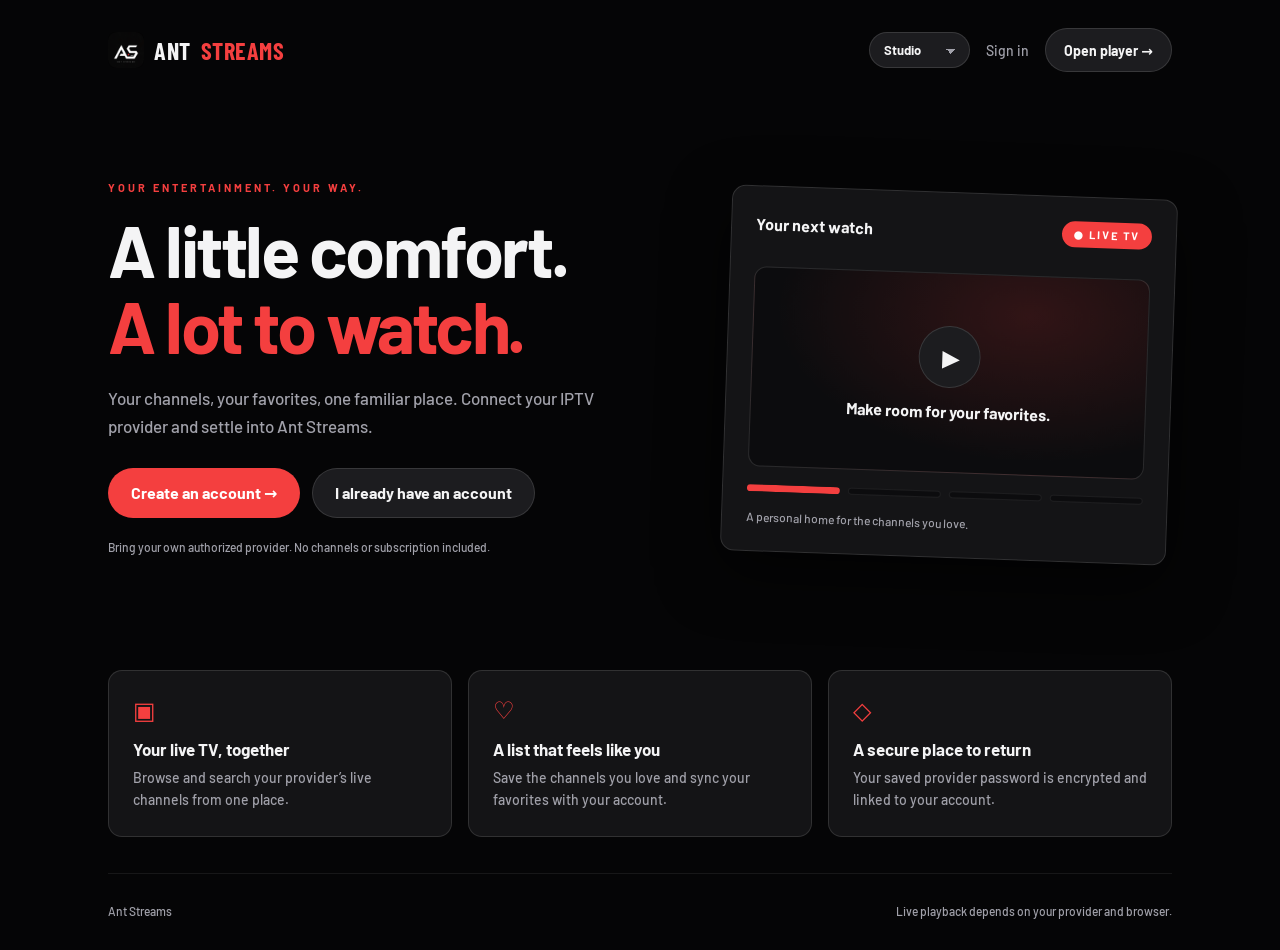
==== commit 48ce4afe: "web: Studio theme (Gigaplay-like dark tokens, self-hosted Barlow under OFL) as the new default; cach" ====
--- a/index.html
+++ b/index.html
@@ -1,8 +1,8 @@
 <!doctype html>
-<html lang="en"><head><meta charset="utf-8"><meta name="viewport" content="width=device-width,initial-scale=1,viewport-fit=cover"><meta name="theme-color" content="#09090b"><meta name="description" content="Your personal home for live TV. Connect your authorized IPTV provider and keep your favorites together."><title>Ant Streams</title><meta name="mobile-web-app-capable" content="yes"><meta name="apple-mobile-web-app-capable" content="yes"><meta name="apple-mobile-web-app-status-bar-style" content="black-translucent"><meta name="apple-mobile-web-app-title" content="Ant Streams"><link rel="manifest" href="manifest.webmanifest"><link rel="icon" href="icon.svg" type="image/svg+xml"><link rel="apple-touch-icon" href="icon-180.png"><script>try{var _t=localStorage.getItem('ant-appearance');document.documentElement.setAttribute('data-theme',['dark','light','ghost','nebula'].indexOf(_t)>-1?_t:'dark')}catch(e){document.documentElement.setAttribute('data-theme','dark')}</script>
+<html lang="en"><head><meta charset="utf-8"><meta name="viewport" content="width=device-width,initial-scale=1,viewport-fit=cover"><meta name="theme-color" content="#050506"><meta name="description" content="Your personal home for live TV. Connect your authorized IPTV provider and keep your favorites together."><title>Ant Streams</title><meta name="mobile-web-app-capable" content="yes"><meta name="apple-mobile-web-app-capable" content="yes"><meta name="apple-mobile-web-app-status-bar-style" content="black-translucent"><meta name="apple-mobile-web-app-title" content="Ant Streams"><link rel="manifest" href="manifest.webmanifest"><link rel="icon" href="icon.svg" type="image/svg+xml"><link rel="apple-touch-icon" href="icon-180.png"><script>try{var _t=localStorage.getItem('ant-appearance');document.documentElement.setAttribute('data-theme',['studio','dark','light','ghost','nebula'].indexOf(_t)>-1?_t:'studio')}catch(e){document.documentElement.setAttribute('data-theme','studio')}</script>
 <link rel="stylesheet" href="theme.css"></head>
-<body><div class="landing"><header class="landing-header"><a class="brand" href="./"><img src="icon-180.png" alt="" width="36" height="36"> ANT <b>STREAMS</b></a><nav class="landing-nav" aria-label="Account"><select id="themeSelect" class="theme-switch" aria-label="Theme"><option value="dark">Dark</option><option value="light">iOS Light</option><option value="ghost">Ghost</option><option value="nebula">Nebula</option></select><a href="./auth.html">Sign in</a><a class="button secondary" href="./xtream.html">Open player →</a></nav></header>
+<body><div class="landing"><header class="landing-header"><a class="brand" href="./"><img src="icon-180.png" alt="" width="36" height="36"> ANT <b>STREAMS</b></a><nav class="landing-nav" aria-label="Account"><select id="themeSelect" class="theme-switch" aria-label="Theme"><option value="studio">Studio</option><option value="dark">Dark</option><option value="light">iOS Light</option><option value="ghost">Ghost</option><option value="nebula">Nebula</option></select><a href="./auth.html">Sign in</a><a class="button secondary" href="./xtream.html">Open player →</a></nav></header>
 <main><section class="landing-hero"><div><div class="eyebrow">YOUR ENTERTAINMENT. YOUR WAY.</div><h1>A little comfort.<br><span>A lot to watch.</span></h1><p class="landing-lead">Your channels, your favorites, one familiar place. Connect your IPTV provider and settle into Ant Streams.</p><div class="landing-actions"><a class="button" href="./auth.html?mode=signup">Create an account →</a><a class="button secondary" href="./auth.html">I already have an account</a></div><p class="landing-small">Bring your own authorized provider. No channels or subscription included.</p></div>
 <div class="card preview-card" aria-label="Player illustration"><div class="preview-top"><strong>Your next watch</strong><span class="live-pill">● LIVE TV</span></div><div class="preview-screen"><span class="play-symbol" aria-hidden="true">▶</span><span>Make room for your favorites.</span></div><div class="preview-bars" aria-hidden="true"><span></span><span></span><span></span><span></span></div><p class="preview-caption">A personal home for the channels you love.</p></div></section>
 <section class="features" aria-label="What you can do"><article class="card feature"><span class="feature-icon" aria-hidden="true">▣</span><h2>Your live TV, together</h2><p>Browse and search your provider’s live channels from one place.</p></article><article class="card feature"><span class="feature-icon" aria-hidden="true">♡</span><h2>A list that feels like you</h2><p>Save the channels you love and sync your favorites with your account.</p></article><article class="card feature"><span class="feature-icon" aria-hidden="true">◇</span><h2>A secure place to return</h2><p>Your saved provider password is encrypted and linked to your account.</p></article></section></main>
-<footer class="landing-footer"><span>Ant Streams</span><span>Live playback depends on your provider and browser.</span></footer></div><script>(function(){try{var key='ant-appearance';var d=document.documentElement;var s=document.getElementById('themeSelect');if(!s)return;s.value=d.getAttribute('data-theme')||'dark';var m=document.querySelector('meta[name="theme-color"]');var b={dark:'#09090B',light:'#F2F2F7',ghost:'#0A0A0B',nebula:'#060609'};s.addEventListener('change',function(){var v=s.value;d.setAttribute('data-theme',v);if(m&&b[v])m.setAttribute('content',b[v]);try{localStorage.setItem(key,v)}catch(e){}})}catch(e){}})();</script><script>if('serviceWorker' in navigator)navigator.serviceWorker.register('./sw.js').catch(()=>{});</script></body></html>
+<footer class="landing-footer"><span>Ant Streams</span><span>Live playback depends on your provider and browser.</span></footer></div><script>(function(){try{var key='ant-appearance';var d=document.documentElement;var s=document.getElementById('themeSelect');if(!s)return;s.value=d.getAttribute('data-theme')||'studio';var m=document.querySelector('meta[name="theme-color"]');var b={studio:'#050506',dark:'#09090B',light:'#F2F2F7',ghost:'#0A0A0B',nebula:'#060609'};s.addEventListener('change',function(){var v=s.value;d.setAttribute('data-theme',v);if(m&&b[v])m.setAttribute('content',b[v]);try{localStorage.setItem(key,v)}catch(e){}})}catch(e){}})();</script><script>if('serviceWorker' in navigator)navigator.serviceWorker.register('./sw.js').catch(()=>{});</script></body></html>
--- a/theme.css
+++ b/theme.css
@@ -307,6 +307,15 @@
   width:32px; height:32px; display:grid; place-items:center; padding:0;
 }
 .tile .fav.saved{color:#FF3D50}
+.tile .dl{
+  position:absolute; top:8px; left:8px; border:0; border-radius:50%;
+  background:rgba(0,0,0,.65); color:#fff; font-size:16px;
+  width:32px; height:32px; display:grid; place-items:center; text-decoration:none;
+}
+.tile .versions{position:absolute;top:8px;left:8px;background:rgba(0,0,0,.65);color:#fff;font-size:11px;font-weight:800;letter-spacing:.5px;padding:4px 8px;border-radius:999px}
+.filterbar{display:flex;gap:10px;align-items:center;margin:18px 0 4px}
+.filterbar .us-only{display:inline-flex;align-items:center;gap:8px;margin:0;font-size:14px;color:var(--muted);cursor:pointer;min-height:36px}
+.filterbar .us-only input{width:auto;padding:0;accent-color:var(--accent)}
 .searchbar{
   width:100%; padding:14px 18px; background:var(--panel);
   border:1px solid var(--border); border-radius:999px; color:var(--text); margin:14px 0;
@@ -331,6 +340,27 @@
   width:100%; padding:12px 14px; background:var(--input); color:var(--text);
   border:1px solid var(--border); border-radius:12px; margin-bottom:12px;
 }
+
+/* ---------- Series detail ---------- */
+.detail-head{display:flex; gap:18px; margin:24px 0 8px; align-items:flex-start}
+.detail-head img{width:180px; max-width:40vw; border-radius:var(--radius); border:1px solid var(--border-soft); background:linear-gradient(145deg,var(--tile-a),var(--tile-b))}
+.detail-head .fallback{width:180px; max-width:40vw; height:240px; display:grid; place-items:center; font-size:40px; color:var(--faint); font-weight:900; border:1px solid var(--border-soft); border-radius:var(--radius); background:linear-gradient(145deg,var(--tile-a),var(--tile-b))}
+.detail-meta{flex:1; min-width:0}
+.detail-meta h2{font-size:24px; letter-spacing:-.5px; margin:0 0 6px}
+.detail-meta p{margin:8px 0; font-size:14px}
+.episode-list{display:grid; gap:8px; margin:16px 0}
+.episode-row{display:flex; align-items:center; gap:14px; width:100%; text-align:left; background:var(--panel); border:1px solid var(--border-soft); border-radius:12px; padding:10px 14px; color:var(--text); cursor:pointer}
+.episode-row:hover{border-color:var(--accent-line)}
+.episode-row img{width:86px; height:48px; object-fit:cover; border-radius:8px; flex-shrink:0}
+.episode-fallback{width:86px; height:48px; display:grid; place-items:center; flex-shrink:0; border-radius:8px; background:var(--wash); color:var(--faint); font-weight:900}
+.episode-title{flex:1; min-width:0; font-size:14px; font-weight:650; overflow:hidden; text-overflow:ellipsis; white-space:nowrap}
+.episode-row .dl{margin-left:auto; flex-shrink:0; color:var(--muted); font-size:18px; line-height:1; text-decoration:none; padding:6px}
+.episode-row .dl:hover{color:var(--text)}
+button.dl{cursor:pointer; background:none; border:0}
+.download-list{display:grid; gap:8px; margin:16px 0}
+.download-row{display:flex; align-items:center; gap:14px; background:var(--panel); border:1px solid var(--border-soft); border-radius:12px; padding:10px 14px}
+.download-name{flex:1; min-width:0; font-size:14px; font-weight:650; overflow:hidden; text-overflow:ellipsis; white-space:nowrap}
+.download-status{flex-shrink:0; font-size:13px; color:var(--muted); white-space:nowrap}
 
 /* ---------- Watch overlay (always a dark video surface) ---------- */
 #watch{position:fixed; inset:0; z-index:30; background:#050505; display:flex; flex-direction:column}
@@ -375,3 +405,164 @@
   html{scroll-behavior:auto!important}
   *,*:before,*:after{transition:none!important}
 }
+
+/* ---------- Saved providers manager ---------- */
+#providers{margin:18px 0 4px}
+#providers h3{margin:0 0 4px;font-size:15px;letter-spacing:-.2px}
+#providerList{display:grid;gap:8px;margin:10px 0}
+.provider-row{display:flex;align-items:center;gap:12px;padding:10px 12px;border:1px solid var(--border);border-radius:12px;background:var(--panel)}
+.provider-row.active{border-color:var(--accent)}
+.provider-info{flex:1;min-width:0}
+.provider-info strong{display:block;font-size:14px}
+.provider-info small{display:block;color:var(--muted);font-size:12px;overflow:hidden;text-overflow:ellipsis;white-space:nowrap}
+.provider-actions{display:flex;gap:8px;flex-shrink:0}
+.provider-actions .btn{min-height:36px;padding:8px 12px;font-size:13px}
+.auto-connect{display:inline-flex;align-items:center;gap:8px;margin:0;font-size:14px;color:var(--muted);cursor:pointer;min-height:44px}
+.auto-connect input{width:auto;padding:0;accent-color:var(--accent)}
+
+/* ============================================================
+   Studio — Gigaplay-style default theme (near-black, Barlow, one red accent)
+   Barlow is self-hosted from fonts/ under the SIL Open Font License (fonts/OFL.txt).
+   ============================================================ */
+@font-face{font-family:"Barlow";font-style:normal;font-weight:400;font-display:swap;src:url(fonts/barlow-latin-400-normal.woff2) format("woff2")}
+@font-face{font-family:"Barlow";font-style:normal;font-weight:500;font-display:swap;src:url(fonts/barlow-latin-500-normal.woff2) format("woff2")}
+@font-face{font-family:"Barlow";font-style:normal;font-weight:700 900;font-display:swap;src:url(fonts/barlow-latin-700-normal.woff2) format("woff2")}
+@font-face{font-family:"Barlow Condensed";font-style:normal;font-weight:700;font-display:swap;src:url(fonts/barlow-condensed-latin-700-normal.woff2) format("woff2")}
+html[data-theme="studio"]{
+  color-scheme:dark;
+  --bg:#050506; --panel:#141416; --panel-2:#0C0C0E; --input:#141416;
+  --text:#F4F4F5; --muted:#A1A1AA; --faint:#8E8E9A;
+  --accent:#F43F3F; --accent-ink:#FFFFFF;
+  --accent-soft:rgba(244,63,63,.14); --accent-line:rgba(244,63,63,.45);
+  --border:rgba(255,255,255,.12); --border-soft:rgba(255,255,255,.07);
+  --wash:#1C1C1F;
+  --glow:rgba(244,63,63,.16); --hero-a:#141416;
+  --eyebrow:#F43F3F; --focus:#F43F3F;
+  --tile-a:#1C1C1F; --tile-b:#141416;
+  --header-bg:rgba(5,5,6,.9);
+  --shadow:0 20px 60px rgba(0,0,0,.6);
+  --radius:14px;
+  --card-3:#26262A;
+}
+html[data-theme="studio"] body{font-family:"Barlow",ui-sans-serif,system-ui,-apple-system,"Segoe UI",sans-serif;font-weight:500;-webkit-font-smoothing:antialiased}
+html[data-theme="studio"] .brand{font-family:"Barlow Condensed","Barlow",sans-serif;letter-spacing:.5px}
+html[data-theme="studio"] h1,html[data-theme="studio"] h2,html[data-theme="studio"] strong{font-weight:700}
+html[data-theme="studio"] .hero h1{letter-spacing:-1px}
+html[data-theme="studio"] .btn{border-radius:12px;font-weight:700}
+html[data-theme="studio"] .tile{border-radius:14px;border-color:transparent;background:#141416}
+html[data-theme="studio"] .tile:hover{border-color:rgba(255,255,255,.18)}
+html[data-theme="studio"] .player-page nav button.active{border-bottom-color:var(--accent)}
+
+/* Hero: welcoming "Trending this week" with backdrop art */
+.hero.has-art{background:linear-gradient(90deg,var(--bg) 8%,rgba(5,5,6,.75) 45%,rgba(5,5,6,.2)),var(--hero-image) center/cover no-repeat,var(--bg);min-height:min(56vh,520px)}
+.welcome{color:var(--muted);margin:18px 0 0;font-size:15px}
+
+/* Shelves and poster cards */
+.shelf .rowhead h2{font-size:20px}
+.shelf-note{font-size:12px;color:var(--faint)}
+.poster-rail{gap:14px}
+.poster{position:relative;flex:0 0 158px;aspect-ratio:2/3;border:0;padding:0;border-radius:12px;overflow:hidden;background:var(--wash);color:var(--text);text-align:left;scroll-snap-align:start;transition:transform .18s ease}
+.poster:hover,.poster:focus-visible{transform:translateY(-3px)}
+.poster img{position:absolute;inset:0;width:100%;height:100%;object-fit:cover}
+.poster-fallback{position:absolute;inset:0;display:grid;place-items:center;font-size:56px;font-weight:700;color:var(--faint)}
+.poster-meta{position:absolute;inset:auto 0 0;padding:34px 10px 10px;background:linear-gradient(transparent,rgba(0,0,0,.88));display:flex;flex-direction:column;gap:2px}
+.poster-title{font-weight:700;font-size:14px;line-height:1.2;display:-webkit-box;-webkit-line-clamp:2;-webkit-box-orient:vertical;overflow:hidden}
+.poster-sub{font-size:12px;color:#c8c8cf}
+.poster-badge{position:absolute;top:8px;left:8px;background:var(--accent);color:#fff;font-size:11px;font-weight:700;padding:3px 7px;border-radius:6px}
+.continue{position:relative;flex:0 0 240px;height:136px;border:0;border-radius:12px;overflow:hidden;background:var(--wash);color:var(--text);text-align:left;padding:0}
+.continue img{position:absolute;inset:0;width:100%;height:100%;object-fit:cover;opacity:.55}
+.continue .name{position:absolute;left:12px;right:12px;bottom:30px;font-weight:700;font-size:15px;white-space:nowrap;overflow:hidden;text-overflow:ellipsis}
+.continue .left{position:absolute;left:12px;bottom:12px;font-size:12px;color:var(--muted)}
+.continue .progress{position:absolute;left:0;right:0;bottom:0;height:4px;background:rgba(255,255,255,.18)}
+.continue .progress:after{content:"";position:absolute;inset:0 auto 0 0;width:var(--p);background:var(--accent)}
+.chip-btn{margin:0!important;min-height:36px;padding:6px 14px}
+
+/* Category sheet */
+.sheet-shade{position:fixed;inset:0;z-index:40;background:rgba(0,0,0,.6);display:flex;justify-content:center;align-items:flex-end}
+.sheet{width:min(560px,100%);max-height:86vh;overflow:auto;background:var(--panel);border-radius:18px 18px 0 0;padding:18px 18px 28px;box-shadow:var(--shadow)}
+@media(min-width:800px){.sheet-shade{align-items:center}.sheet{border-radius:18px}}
+.sheet-head{display:flex;justify-content:space-between;align-items:center}
+.sheet-head h2{margin:0;font-size:22px}
+.sheet-head .btn{margin:0}
+.segmented{display:flex;background:var(--panel-2);border-radius:12px;padding:4px;margin:14px 0}
+.segmented button{flex:1;border:0;background:none;color:var(--muted);padding:9px;border-radius:9px;font-weight:700}
+.segmented button.active{background:var(--wash);color:var(--text)}
+.sheet-row{display:flex!important;justify-content:space-between;align-items:center;gap:12px;margin:0!important;padding:12px 4px;border-top:1px solid var(--border-soft);font-size:15px!important;color:var(--text)!important;cursor:pointer}
+.sheet-row select{width:auto;padding:8px 10px}
+.sheet-row input[type=checkbox]{width:auto;accent-color:var(--accent)}
+.switch{appearance:none;-webkit-appearance:none;width:46px!important;height:28px;border-radius:14px;background:var(--card-3,#3a3a40);position:relative;padding:0!important;border:0!important;flex:0 0 auto;transition:background .15s}
+.switch:after{content:"";position:absolute;top:3px;left:3px;width:22px;height:22px;border-radius:50%;background:#fff;transition:transform .15s}
+.switch:checked{background:#34C759}.switch:checked:after{transform:translateX(18px)}
+.sheet-tools{display:flex;gap:8px;align-items:center;margin:10px 0}
+.sheet-tools .searchbar{margin:0;flex:1}
+.sheet-tools .btn{margin:0;white-space:nowrap}
+
+/* TV guide */
+.guide-bar{display:flex;flex-wrap:wrap;gap:10px;align-items:center;margin:18px 0 12px}
+.guide-bar select{width:auto;min-width:200px;padding:10px 12px}
+.guide-bar .btn{margin:0}
+.guide-count{color:var(--muted);font-size:14px}
+.guide{--chw:220px;position:relative;overflow:auto;border-radius:16px;background:#0C0C0E;max-height:calc(100vh - 210px)}
+.guide-head{display:flex;position:sticky;top:0;z-index:3;background:#0C0C0E;border-bottom:1px solid var(--border-soft)}
+.guide-corner{flex:0 0 var(--chw);position:sticky;left:0;background:#0C0C0E;z-index:4}
+.guide-times{position:relative;height:44px;flex:0 0 calc(var(--span)*var(--ppm))}
+.guide-times span{position:absolute;top:13px;padding-left:12px;font-size:13px;color:var(--muted)}
+.guide-body{position:relative;width:calc(var(--chw) + var(--span)*var(--ppm))}
+.guide-row{display:flex;height:68px;border-bottom:1px solid var(--border-soft)}
+.guide-ch{flex:0 0 var(--chw);position:sticky;left:0;z-index:2;display:flex;align-items:center;gap:12px;padding:0 14px;background:#0C0C0E;border:0;color:var(--text);text-align:left;border-right:1px solid var(--border-soft)}
+.guide-num{min-width:32px;height:28px;display:grid;place-items:center;border-radius:8px;background:#1C1C1F;font-weight:700;font-size:13px}
+.guide-name{font-weight:700;font-size:15px;white-space:nowrap;overflow:hidden;text-overflow:ellipsis}
+.guide-lane{position:relative;flex:1}
+.prog{position:absolute;top:6px;bottom:6px;border:0;border-radius:10px;background:#1C1C1F;color:var(--text);text-align:left;padding:8px 10px;overflow:hidden;display:flex;flex-direction:column;justify-content:center;gap:2px}
+.prog:hover,.prog:focus-visible{background:#26262A}
+.prog strong{font-size:14px;white-space:nowrap;overflow:hidden;text-overflow:ellipsis}
+.prog small{font-size:12px;color:var(--muted)}
+.prog-now{background:#202024}
+.prog-bar{position:absolute;left:0;bottom:0;height:3px;background:var(--accent);border-radius:0 2px 2px 0}
+.prog-empty{background:#141416}.prog-loading{background:#111113;color:var(--faint);font-size:13px}
+.now-line{position:absolute;top:0;bottom:0;width:2px;background:var(--accent);z-index:1;pointer-events:none}
+.now-pill{position:sticky;top:0;display:inline-block;transform:translate(-50%,-38px);background:var(--accent);color:#fff;font-weight:700;font-size:12px;padding:3px 7px;border-radius:7px}
+.guide-body .now-line{margin-left:0}
+@media(max-width:700px){.guide{--chw:140px}.guide-name{font-size:13px}.guide-num{display:none}}
+
+/* M3U */
+.m3u-card{margin-top:22px;padding-top:16px;border-top:1px solid var(--border-soft)}
+.m3u-card summary{cursor:pointer;font-weight:700}
+.m3u-card .btn{margin-top:12px}
+
+/* ---------- Player overlay (Gigaplay-style chrome) ---------- */
+#watch{background:#000}
+.ant-stage{position:relative;flex:1;min-height:0;background:#000;overflow:hidden;user-select:none}
+.ant-stage video,.ant-stage canvas{position:absolute;inset:0;width:100%;height:100%;object-fit:contain;background:#000}
+.ant-stage canvas{display:block}
+.ant-hidden{visibility:hidden}
+.ant-stage #watchbar{position:absolute;inset:0 0 auto;z-index:3;padding:14px 18px 40px;background:linear-gradient(rgba(0,0,0,.7),transparent);transition:opacity .25s}
+.ant-stage #watchbar .btn{margin:0;width:40px;height:40px;padding:0;border-radius:10px;font-size:18px;background:rgba(20,20,22,.75);border:0}
+.ant-stage #watchbar strong{font-size:17px;font-weight:700;text-shadow:0 1px 2px rgba(0,0,0,.6)}
+.ant-stage #playstatus{position:absolute;left:18px;bottom:64px;z-index:3;padding:6px 10px;border-radius:8px;background:rgba(20,20,22,.7);color:#d4d4d8;font-size:12px;max-width:70%;transition:opacity .25s}
+.ant-center{position:absolute;inset:0;z-index:2;display:flex;align-items:center;justify-content:center;gap:34px;pointer-events:none;transition:opacity .25s}
+.ant-center button{pointer-events:auto;border:0;display:grid;place-items:center;color:#fff}
+.ant-center svg{width:26px;height:26px}
+.ant-round{width:52px;height:52px;border-radius:50%;background:rgba(20,20,22,.75)}
+.ant-play{width:72px;height:72px;border-radius:50%;background:#fff;color:#000!important;box-shadow:0 6px 24px rgba(0,0,0,.45)}
+.ant-play svg{width:34px;height:34px}
+.ant-bottom{position:absolute;inset:auto 0 0;z-index:3;display:flex;align-items:center;gap:14px;padding:30px 18px 14px;background:linear-gradient(transparent,rgba(0,0,0,.75));color:#fff;transition:opacity .25s}
+.ant-time{font-weight:700;font-size:18px;font-variant-numeric:tabular-nums;min-width:44px}
+.ant-seek{flex:1;-webkit-appearance:none;appearance:none;height:4px;border-radius:2px;padding:0!important;border:0!important;background:linear-gradient(90deg,var(--accent,#F43F3F) var(--p,0%),rgba(255,255,255,.35) var(--p,0%))}
+.ant-seek::-webkit-slider-thumb{-webkit-appearance:none;width:16px;height:16px;border-radius:50%;background:#fff;border:0}
+.ant-seek::-moz-range-thumb{width:16px;height:16px;border-radius:50%;background:#fff;border:0}
+.ant-live{display:none;font-weight:700;font-size:13px;color:#fff;background:var(--accent,#F43F3F);padding:4px 8px;border-radius:6px;margin-right:auto}
+.ant-is-live .ant-live{display:inline-block}
+.ant-is-live .ant-seek,.ant-is-live .ant-time,.ant-is-live .ant-round{display:none}
+.ant-chips{display:flex;gap:8px;margin-left:auto}
+.ant-chip{border:0;background:rgba(20,20,22,.8);color:#fff;font-weight:700;font-size:13px;border-radius:9px;padding:7px 10px;min-height:34px;display:grid;place-items:center}
+.ant-chip:empty{display:none}
+.ant-icon svg{width:18px;height:18px}
+.ant-menu{position:absolute;right:18px;bottom:64px;z-index:5;background:#141416;border-radius:14px;padding:6px;display:flex;flex-direction:column;min-width:210px;box-shadow:0 12px 40px rgba(0,0,0,.6)}
+.ant-menu button{border:0;background:none;color:#fff;text-align:left;padding:11px 12px;border-radius:9px;font-weight:500}
+.ant-menu button:hover{background:#1C1C1F}.ant-menu button.active{color:var(--accent,#F43F3F);font-weight:700}
+.ant-idle{cursor:none}
+.ant-idle #watchbar,.ant-idle .ant-center,.ant-idle .ant-bottom,.ant-idle #playstatus{opacity:0;pointer-events:none}
+#watch>#compatible,#watch>#alternate{position:absolute;z-index:4;left:50%;transform:translateX(-50%);bottom:110px;margin:0!important}
+#watch>#alternate{bottom:160px}
+body.tesla-lite .ant-center{gap:40px}body.tesla-lite .ant-play{width:84px;height:84px}
